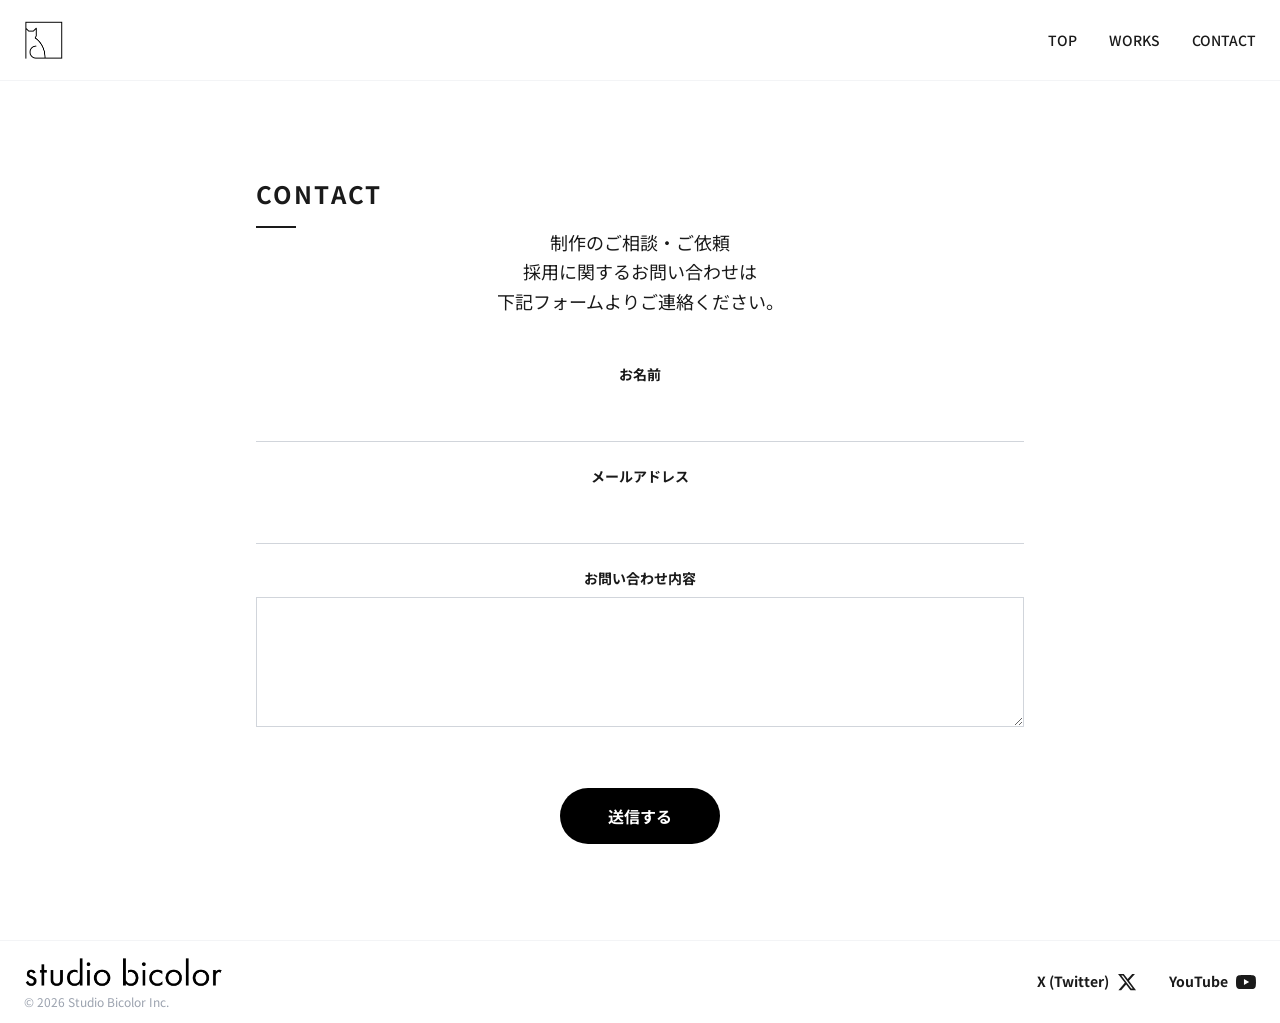
==== contact.html @ 184332a8 "Add files via upload" ====
<!DOCTYPE html>
<html lang="ja">
<head>
    <meta charset="UTF-8">
    <meta name="viewport" content="width=device-width, initial-scale=1.0">
    <title>CONTACT | 株式会社スタジオバイカラー</title>
    <link href="https://fonts.googleapis.com/css2?family=Noto+Sans+JP:wght@300;400;700&display=swap" rel="stylesheet">
    <link rel="stylesheet" href="style.css">
</head>
<body class="antialiased">
    <nav id="main-nav" class="nav-main">
            <div class="nav-container">
                <div class="nav-logo">
                    <img src="images/headerlogo.png" alt="Studio Bicolor ロゴ" style="height:40px; width:auto; display:block;" />
                </div>
                <div class="nav-menu-desktop">
                    <a href="index.html" class="nav-link">TOP</a>
                    <a href="works.html" class="nav-link">WORKS</a>
                    <a href="contact.html" class="nav-link">CONTACT</a>
                </div>
                <!-- Mobile Menu Icon (Placeholder) -->
                <div class="nav-menu-mobile-toggle md:hidden">
                    <button id="menu-toggle" type="button" aria-label="メニューを開く" aria-expanded="false" class="btn-menu-toggle">
                        <svg xmlns="http://www.w3.org/2000/svg" class="h-6 w-6" fill="none" viewBox="0 0 24 24" stroke="currentColor">
                            <path stroke-linecap="round" stroke-linejoin="round" stroke-width="2" d="M4 6h16M4 12h16m-7 6h7" />
                        </svg>
                    </button>
                </div>
            </div>
            <div id="mobile-menu" class="mobile-menu hidden">
                <button id="mobile-menu-backdrop" type="button" aria-label="メニューを閉じる" class="mobile-menu-backdrop"></button>
                <div id="mobile-menu-panel" class="mobile-menu-panel translate-x-full">
                    <div class="mobile-menu-header">
                        <button id="menu-close" type="button" aria-label="メニューを閉じる" class="btn-menu-close">
                            <svg xmlns="http://www.w3.org/2000/svg" class="h-7 w-7" fill="none" viewBox="0 0 24 24" stroke="currentColor">
                                <path stroke-linecap="round" stroke-linejoin="round" stroke-width="2" d="M6 18L18 6M6 6l12 12" />
                            </svg>
                        </button>
                    </div>
                    <div class="mobile-menu-links">
                        <a href="index.html" class="mobile-menu-link">TOP</a>
                        <a href="works.html" class="mobile-menu-link">WORKS</a>
                        <a href="contact.html" class="mobile-menu-link">CONTACT</a>
                    </div>
                    <div class="mobile-menu-label">MENU</div>
                </div>
            </div>
    </nav>
    <main style="padding-top:5rem;">
        <section class="section-contact">
            <div class="section-container section-container-contact">
                <h2 class="section-title section-title-contact">CONTACT</h2>
                <p class="contact-intro">制作のご相談・ご依頼<br>採用に関するお問い合わせは<br>下記フォームよりご連絡ください。</p>
                <form class="contact-form">
                    <div class="contact-form-group">
                        <label class="contact-form-label">お名前</label>
                        <input type="text" class="contact-form-input contact-form-input-text">
                    </div>
                    <div class="contact-form-group">
                        <label class="contact-form-label">メールアドレス</label>
                        <input type="email" class="contact-form-input contact-form-input-text">
                    </div>
                    <div class="contact-form-group">
                        <label class="contact-form-label">お問い合わせ内容</label>
                        <textarea rows="4" class="contact-form-input contact-form-textarea"></textarea>
                    </div>
                    <div class="contact-form-submit">
                        <button type="button" class="btn-contact-submit">送信する</button>
                    </div>
                </form>
            </div>
        </section>
    </main>
    <footer class="footer">
        <div class="footer-container">
            <div class="footer-logo">
                <div class="footer-logo-text"><img src="images/footer_logo.png" alt="Studio Bicolor ロゴ" style="height:40px; width:auto; display:block;" /></div>
                <p class="footer-copyright">&copy; 2026 Studio Bicolor Inc.</p>
            </div>
            <div class="footer-social">
                <a href="#" class="footer-social-link">
                    <span class="footer-social-label">X (Twitter)</span>
                    <svg class="footer-social-icon" fill="currentColor" viewBox="0 0 24 24"><path d="M18.244 2.25h3.308l-7.227 8.26 8.502 11.24H16.17l-5.214-6.817L4.99 21.75H1.68l7.73-8.835L1.254 2.25H8.08l4.713 6.231zm-1.161 17.52h1.833L7.084 4.126H5.117z"/></svg>
                </a>
                <a href="#" class="footer-social-link">
                    <span class="footer-social-label">YouTube</span>
                    <svg class="footer-social-icon" fill="currentColor" viewBox="0 0 24 24"><path d="M23.498 6.186a3.016 3.016 0 0 0-2.122-2.136C19.505 3.545 12 3.545 12 3.545s-7.505 0-9.377.505A3.017 3.017 0 0 0 .502 6.186C0 8.07 0 12 0 12s0 3.93.502 5.814a3.016 3.016 0 0 0 2.122 2.136c1.871.505 9.376.505 9.376.505s7.505 0 9.377-.505a3.015 3.015 0 0 0 2.122-2.136C24 15.93 24 12 24 12s0-3.93-.502-5.814zM9.545 15.568V8.432L15.818 12l-6.273 3.568z"/></svg>
                </a>
            </div>
        </div>
    </footer>
    <!-- JavaScript -->
    <script src="script.js"></script>
</body>
</html>
---- style.css ----
@charset "UTF-8";

section-title-recruit::after {
    content: '';
    position: absolute;
    bottom: 0;
    left: 0;
    width: 40px;
    height: 2px;
    background: #fff;
}
/* WORKS動画エリア専用余白 */
.works-video-area {
    padding-top: 2rem;
    padding-bottom: 2rem;
}

.works-section-label {
    padding-bottom: 16px;
}

*,:after,:before{--tw-border-spacing-x:0;--tw-border-spacing-y:0;--tw-translate-x:0;--tw-translate-y:0;--tw-rotate:0;--tw-skew-x:0;--tw-skew-y:0;--tw-scale-x:1;--tw-scale-y:1;--tw-pan-x: ;--tw-pan-y: ;--tw-pinch-zoom: ;--tw-scroll-snap-strictness:proximity;--tw-gradient-from-position: ;--tw-gradient-via-position: ;--tw-gradient-to-position: ;--tw-ordinal: ;--tw-slashed-zero: ;--tw-numeric-figure: ;--tw-numeric-spacing: ;--tw-numeric-fraction: ;--tw-ring-inset: ;--tw-ring-offset-width:0px;--tw-ring-offset-color:#fff;--tw-ring-color:rgba(59,130,246,.5);--tw-ring-offset-shadow:0 0 #0000;--tw-ring-shadow:0 0 #0000;--tw-shadow:0 0 #0000;--tw-shadow-colored:0 0 #0000;--tw-blur: ;--tw-brightness: ;--tw-contrast: ;--tw-grayscale: ;--tw-hue-rotate: ;--tw-invert: ;--tw-saturate: ;--tw-sepia: ;--tw-drop-shadow: ;--tw-backdrop-blur: ;--tw-backdrop-brightness: ;--tw-backdrop-contrast: ;--tw-backdrop-grayscale: ;--tw-backdrop-hue-rotate: ;--tw-backdrop-invert: ;--tw-backdrop-opacity: ;--tw-backdrop-saturate: ;--tw-backdrop-sepia: ;--tw-contain-size: ;--tw-contain-layout: ;--tw-contain-paint: ;--tw-contain-style: }::backdrop{--tw-border-spacing-x:0;--tw-border-spacing-y:0;--tw-translate-x:0;--tw-translate-y:0;--tw-rotate:0;--tw-skew-x:0;--tw-skew-y:0;--tw-scale-x:1;--tw-scale-y:1;--tw-pan-x: ;--tw-pan-y: ;--tw-pinch-zoom: ;--tw-scroll-snap-strictness:proximity;--tw-gradient-from-position: ;--tw-gradient-via-position: ;--tw-gradient-to-position: ;--tw-ordinal: ;--tw-slashed-zero: ;--tw-numeric-figure: ;--tw-numeric-spacing: ;--tw-numeric-fraction: ;--tw-ring-inset: ;--tw-ring-offset-width:0px;--tw-ring-offset-color:#fff;--tw-ring-color:rgba(59,130,246,.5);--tw-ring-offset-shadow:0 0 #0000;--tw-ring-shadow:0 0 #0000;--tw-shadow:0 0 #0000;--tw-shadow-colored:0 0 #0000;--tw-blur: ;--tw-brightness: ;--tw-contrast: ;--tw-grayscale: ;--tw-hue-rotate: ;--tw-invert: ;--tw-saturate: ;--tw-sepia: ;--tw-drop-shadow: ;--tw-backdrop-blur: ;--tw-backdrop-brightness: ;--tw-backdrop-contrast: ;--tw-backdrop-grayscale: ;--tw-backdrop-hue-rotate: ;--tw-backdrop-invert: ;--tw-backdrop-opacity: ;--tw-backdrop-saturate: ;--tw-backdrop-sepia: ;--tw-contain-size: ;--tw-contain-layout: ;--tw-contain-paint: ;--tw-contain-style: }/*! tailwindcss v3.4.19 | MIT License | https://tailwindcss.com*/*,:after,:before{box-sizing:border-box;border:0 solid #e5e7eb}:after,:before{--tw-content:""}:host,html{line-height:1.5;-webkit-text-size-adjust:100%;-moz-tab-size:4;-o-tab-size:4;tab-size:4;font-family:ui-sans-serif,system-ui,sans-serif,Apple Color Emoji,Segoe UI Emoji,Segoe UI Symbol,Noto Color Emoji;font-feature-settings:normal;font-variation-settings:normal;-webkit-tap-highlight-color:transparent}body{margin:0;line-height:inherit}hr{height:0;color:inherit;border-top-width:1px}abbr:where([title]){-webkit-text-decoration:underline dotted;text-decoration:underline dotted}h1,h2,h3,h4,h5,h6{font-size:inherit;font-weight:inherit}a{color:inherit;text-decoration:inherit}b,strong{font-weight:bolder}code,kbd,pre,samp{font-family:ui-monospace,SFMono-Regular,Menlo,Monaco,Consolas,Liberation Mono,Courier New,monospace;font-feature-settings:normal;font-variation-settings:normal;font-size:1em}small{font-size:80%}sub,sup{font-size:75%;line-height:0;position:relative;vertical-align:baseline}sub{bottom:-.25em}sup{top:-.5em}table{text-indent:0;border-color:inherit;border-collapse:collapse}button,input,optgroup,select,textarea{font-family:inherit;font-feature-settings:inherit;font-variation-settings:inherit;font-size:100%;font-weight:inherit;line-height:inherit;letter-spacing:inherit;color:inherit;margin:0;padding:0}button,select{text-transform:none}button,input:where([type=button]),input:where([type=reset]),input:where([type=submit]){-webkit-appearance:button;background-color:transparent;background-image:none}:-moz-focusring{outline:auto}:-moz-ui-invalid{box-shadow:none}progress{vertical-align:baseline}::-webkit-inner-spin-button,::-webkit-outer-spin-button{height:auto}[type=search]{-webkit-appearance:textfield;outline-offset:-2px}::-webkit-search-decoration{-webkit-appearance:none}::-webkit-file-upload-button{-webkit-appearance:button;font:inherit}summary{display:list-item}blockquote,dd,dl,figure,h1,h2,h3,h4,h5,h6,hr,p,pre{margin:0}fieldset{margin:0}fieldset,legend{padding:0}menu,ol,ul{list-style:none;margin:0;padding:0}dialog{padding:0}textarea{resize:vertical}input::-moz-placeholder,textarea::-moz-placeholder{opacity:1;color:#9ca3af}input::placeholder,textarea::placeholder{opacity:1;color:#9ca3af}[role=button],button{cursor:pointer}:disabled{cursor:default}audio,canvas,embed,iframe,img,object,svg,video{display:block;vertical-align:middle}img,video{max-width:100%;height:auto}[hidden]:where(:not([hidden=until-found])){display:none}.fixed{position:fixed}.absolute{position:absolute}.inset-0{inset:0}.bottom-6{bottom:1.5rem}.left-0{left:0}.left-6{left:1.5rem}.right-0{right:0}.top-0{top:0}.z-50{z-index:50}.z-\[60\]{z-index:60}.mx-auto{margin-left:auto;margin-right:auto}.mb-0{margin-bottom:0}.mb-1{margin-bottom:.25rem}.mb-12{margin-bottom:3rem}.mb-14{margin-bottom:3.5rem}.mb-16{margin-bottom:4rem}.mb-2{margin-bottom:.5rem}.mb-3{margin-bottom:.75rem}.mb-4{margin-bottom:1rem}.mb-6{margin-bottom:1.5rem}.mb-8{margin-bottom:2rem}.ml-1{margin-left:.25rem}.mr-2{margin-right:.5rem}.mt-10{margin-top:2.5rem}.mt-16{margin-top:4rem}.mt-2{margin-top:.5rem}.mt-4{margin-top:1rem}.block{display:block}.inline-block{display:inline-block}.flex{display:flex}.grid{display:grid}.hidden{display:none}.h-10{height:2.5rem}.h-2{height:.5rem}.h-20{height:5rem}.h-5{height:1.25rem}.h-6{height:1.5rem}.h-7{height:1.75rem}.h-full{height:100%}.min-h-\[92vh\]{min-height:92vh}.w-10{width:2.5rem}.w-2{width:.5rem}.w-5{width:1.25rem}.w-6{width:1.5rem}.w-7{width:1.75rem}.w-\[88\%\]{width:88%}.w-fit{width:-moz-fit-content;width:fit-content}.w-full{width:100%}.max-w-3xl{max-width:48rem}.max-w-4xl{max-width:56rem}.max-w-7xl{max-width:80rem}.max-w-sm{max-width:24rem}.translate-x-full{--tw-translate-x:100%}.transform,.translate-x-full{transform:translate(var(--tw-translate-x),var(--tw-translate-y)) rotate(var(--tw-rotate)) skewX(var(--tw-skew-x)) skewY(var(--tw-skew-y)) scaleX(var(--tw-scale-x)) scaleY(var(--tw-scale-y))}.grid-cols-1{grid-template-columns:repeat(1,minmax(0,1fr))}.flex-row{flex-direction:row}.flex-col{flex-direction:column}.items-start{align-items:flex-start}.items-center{align-items:center}.justify-end{justify-content:flex-end}.justify-between{justify-content:space-between}.gap-0{gap:0}.gap-12{gap:3rem}.gap-20{gap:5rem}.gap-6{gap:1.5rem}.gap-8{gap:2rem}.space-x-4>:not([hidden])~:not([hidden]){--tw-space-x-reverse:0;margin-right:calc(1rem*var(--tw-space-x-reverse));margin-left:calc(1rem*(1 - var(--tw-space-x-reverse)))}.space-x-8>:not([hidden])~:not([hidden]){--tw-space-x-reverse:0;margin-right:calc(2rem*var(--tw-space-x-reverse));margin-left:calc(2rem*(1 - var(--tw-space-x-reverse)))}.space-y-2>:not([hidden])~:not([hidden]){--tw-space-y-reverse:0;margin-top:calc(.5rem*(1 - var(--tw-space-y-reverse)));margin-bottom:calc(.5rem*var(--tw-space-y-reverse))}.space-y-6>:not([hidden])~:not([hidden]){--tw-space-y-reverse:0;margin-top:calc(1.5rem*(1 - var(--tw-space-y-reverse)));margin-bottom:calc(1.5rem*var(--tw-space-y-reverse))}.divide-y>:not([hidden])~:not([hidden]){--tw-divide-y-reverse:0;border-top-width:calc(1px*(1 - var(--tw-divide-y-reverse)));border-bottom-width:calc(1px*var(--tw-divide-y-reverse))}.divide-gray-100>:not([hidden])~:not([hidden]){--tw-divide-opacity:1;border-color:rgb(243 244 246/var(--tw-divide-opacity,1))}.divide-gray-200>:not([hidden])~:not([hidden]){--tw-divide-opacity:1;border-color:rgb(229 231 235/var(--tw-divide-opacity,1))}.rounded-full{border-radius:9999px}.border{border-width:1px}.border-b{border-bottom-width:1px}.border-l-4{border-left-width:4px}.border-t{border-top-width:1px}.border-black{--tw-border-opacity:1;border-color:rgb(0 0 0/var(--tw-border-opacity,1))}.border-gray-100{--tw-border-opacity:1;border-color:rgb(243 244 246/var(--tw-border-opacity,1))}.border-gray-300{--tw-border-opacity:1;border-color:rgb(209 213 219/var(--tw-border-opacity,1))}.bg-black{--tw-bg-opacity:1;background-color:rgb(0 0 0/var(--tw-bg-opacity,1))}.bg-black\/35{background-color:rgba(0,0,0,.35)}.bg-gray-50{--tw-bg-opacity:1;background-color:rgb(249 250 251/var(--tw-bg-opacity,1))}.bg-white{--tw-bg-opacity:1;background-color:rgb(255 255 255/var(--tw-bg-opacity,1))}.p-1{padding:.25rem}.p-2{padding:.5rem}.p-4{padding:1rem}.px-12{padding-left:3rem;padding-right:3rem}.px-24{padding-left:6rem;padding-right:6rem}.px-6{padding-left:1.5rem;padding-right:1.5rem}.px-8{padding-left:2rem;padding-right:2rem}.py-12{padding-top:3rem;padding-bottom:3rem}.py-24{padding-top:6rem;padding-bottom:6rem}.py-3{padding-top:.75rem;padding-bottom:.75rem}.py-4{padding-top:1rem;padding-bottom:1rem}.py-5{padding-top:1.25rem;padding-bottom:1.25rem}.py-6{padding-top:1.5rem;padding-bottom:1.5rem}.pb-10{padding-bottom:2.5rem}.pb-28{padding-bottom:7rem}.pl-6{padding-left:1.5rem}.pt-40{padding-top:10rem}.pt-8{padding-top:2rem}.text-left{text-align:left}.text-center{text-align:center}.text-2xl{font-size:1.5rem;line-height:2rem}.text-3xl{font-size:1.875rem;line-height:2.25rem}.text-base{font-size:1rem;line-height:1.5rem}.text-lg{font-size:1.125rem;line-height:1.75rem}.text-sm{font-size:.875rem;line-height:1.25rem}.text-xl{font-size:1.25rem;line-height:1.75rem}.text-xs{font-size:.75rem;line-height:1rem}.font-bold{font-weight:700}.font-light{font-weight:300}.font-medium{font-weight:500}.uppercase{text-transform:uppercase}.leading-relaxed{line-height:1.625}.leading-tight{line-height:1.25}.tracking-\[0\.2em\]{letter-spacing:.2em}.tracking-tighter{letter-spacing:-.05em}.tracking-widest{letter-spacing:.1em}.text-\[\#1e3a8a\]{--tw-text-opacity:1;color:rgb(30 58 138/var(--tw-text-opacity,1))}.text-black{--tw-text-opacity:1;color:rgb(0 0 0/var(--tw-text-opacity,1))}.text-gray-300{--tw-text-opacity:1;color:rgb(209 213 219/var(--tw-text-opacity,1))}.text-gray-400{--tw-text-opacity:1;color:rgb(156 163 175/var(--tw-text-opacity,1))}.text-gray-500{--tw-text-opacity:1;color:rgb(107 114 128/var(--tw-text-opacity,1))}.text-gray-600{--tw-text-opacity:1;color:rgb(75 85 99/var(--tw-text-opacity,1))}.text-white{--tw-text-opacity:1;color:rgb(255 255 255/var(--tw-text-opacity,1))}.antialiased{-webkit-font-smoothing:antialiased;-moz-osx-font-smoothing:grayscale}.opacity-60{opacity:.6}.shadow-2xl{--tw-shadow:0 25px 50px -12px rgba(0,0,0,.25);--tw-shadow-colored:0 25px 50px -12px var(--tw-shadow-color);box-shadow:var(--tw-ring-offset-shadow,0 0 #0000),var(--tw-ring-shadow,0 0 #0000),var(--tw-shadow)}.backdrop-blur-none{--tw-backdrop-blur: ;-webkit-backdrop-filter:var(--tw-backdrop-blur) var(--tw-backdrop-brightness) var(--tw-backdrop-contrast) var(--tw-backdrop-grayscale) var(--tw-backdrop-hue-rotate) var(--tw-backdrop-invert) var(--tw-backdrop-opacity) var(--tw-backdrop-saturate) var(--tw-backdrop-sepia);backdrop-filter:var(--tw-backdrop-blur) var(--tw-backdrop-brightness) var(--tw-backdrop-contrast) var(--tw-backdrop-grayscale) var(--tw-backdrop-hue-rotate) var(--tw-backdrop-invert) var(--tw-backdrop-opacity) var(--tw-backdrop-saturate) var(--tw-backdrop-sepia)}.transition{transition-property:color,background-color,border-color,text-decoration-color,fill,stroke,opacity,box-shadow,transform,filter,-webkit-backdrop-filter;transition-property:color,background-color,border-color,text-decoration-color,fill,stroke,opacity,box-shadow,transform,filter,backdrop-filter;transition-property:color,background-color,border-color,text-decoration-color,fill,stroke,opacity,box-shadow,transform,filter,backdrop-filter,-webkit-backdrop-filter;transition-timing-function:cubic-bezier(.4,0,.2,1);transition-duration:.15s}.transition-transform{transition-property:transform;transition-timing-function:cubic-bezier(.4,0,.2,1);transition-duration:.15s}.duration-300{transition-duration:.3s}.ease-out{transition-timing-function:cubic-bezier(0,0,.2,1)}.hover\:bg-gray-200:hover{--tw-bg-opacity:1;background-color:rgb(229 231 235/var(--tw-bg-opacity,1))}.hover\:bg-gray-800:hover{--tw-bg-opacity:1;background-color:rgb(31 41 55/var(--tw-bg-opacity,1))}.hover\:text-gray-400:hover{--tw-text-opacity:1;color:rgb(156 163 175/var(--tw-text-opacity,1))}.hover\:text-gray-500:hover{--tw-text-opacity:1;color:rgb(107 114 128/var(--tw-text-opacity,1))}.focus\:border-black:focus{--tw-border-opacity:1;border-color:rgb(0 0 0/var(--tw-border-opacity,1))}.focus\:outline-none:focus{outline:2px solid transparent;outline-offset:2px}@media (min-width:640px){.sm\:col-span-2{grid-column:span 2/span 2}.sm\:ml-8{margin-left:2rem}.sm\:mt-0{margin-top:0}.sm\:grid-cols-3{grid-template-columns:repeat(3,minmax(0,1fr))}.sm\:gap-x-6{-moz-column-gap:1.5rem;column-gap:1.5rem}.sm\:text-left{text-align:left}.sm\:text-3xl{font-size:1.875rem;line-height:2.25rem}.sm\:text-4xl{font-size:2.25rem;line-height:2.5rem}.sm\:text-base{font-size:1rem;line-height:1.5rem}.sm\:text-lg{font-size:1.125rem;line-height:1.75rem}.sm\:text-xl{font-size:1.25rem;line-height:1.75rem}}@media (min-width:768px){.md\:col-span-1{grid-column:span 1/span 1}.md\:col-span-2{grid-column:span 2/span 2}.md\:block{display:block}.md\:inline{display:inline}.md\:flex{display:flex}.md\:hidden{display:none}.md\:grid-cols-2{grid-template-columns:repeat(2,minmax(0,1fr))}.md\:grid-cols-3{grid-template-columns:repeat(3,minmax(0,1fr))}.md\:px-12{padding-left:3rem;padding-right:3rem}.md\:text-2xl{font-size:1.5rem;line-height:2rem}.md\:text-4xl{font-size:2.25rem;line-height:2.5rem}.md\:text-6xl{font-size:3.75rem;line-height:1}.md\:text-base{font-size:1rem;line-height:1.5rem}.md\:text-lg{font-size:1.125rem;line-height:1.75rem}.md\:text-xl{font-size:1.25rem;line-height:1.75rem}}@media (min-width:1024px){.lg\:grid-cols-1{grid-template-columns:repeat(1,minmax(0,1fr))}.lg\:grid-cols-4{grid-template-columns:repeat(4,minmax(0,1fr))}.lg\:text-2xl{font-size:1.5rem;line-height:2rem}.lg\:text-7xl{font-size:4.5rem;line-height:1}.lg\:text-xl{font-size:1.25rem;line-height:1.75rem}}

body {
    font-family: 'Noto Sans JP', sans-serif;
    background-color: #ffffff;
    color: #1a1a1a;
    scroll-behavior: smooth;
}
.video-container {
    position: relative;
    padding-bottom: 56.25%; /* 16:9 Aspect Ratio */
    height: 0;
    overflow: hidden;
    background: #000;
    border-radius: 8px;
}
.video-placeholder {
    position: absolute;
    top: 0;
    left: 0;
    width: 100%;
    height: 100%;
    display: flex;
    align-items: center;
    justify-content: center;
    cursor: pointer;
    transition: opacity 0.3s;
    background: linear-gradient(45deg, #222, #444);
}
.video-placeholder:hover {
    opacity: 0.8;
}
.play-button {
    width: 80px;
    height: 80px;
    background: rgba(255, 255, 255, 0.2);
    border: 2px solid #fff;
    border-radius: 50%;
    display: flex;
    align-items: center;
    justify-content: center;
    transition: transform 0.3s ease;
}
.video-placeholder:hover .play-button {
    transform: scale(1.1);
    background: rgba(255, 255, 255, 0.3);
}
.section-title {
    font-size: 1.5rem;
    font-weight: 700;
    color: #1a1a1a;
    letter-spacing: 0.1em;
    position: relative;
    padding-bottom: 1rem;
}
.section-title::after {
    content: '';
    position: absolute;
    bottom: 0;
    left: 0;
    width: 40px;
    height: 2px;
    background: #1a1a1a;
}

.reveal {
    opacity: 0;
    transform: translateY(24px);
    transition: opacity 0.7s ease, transform 0.7s ease;
}

.reveal.is-visible {
    opacity: 1;
    transform: translateY(0);
}

@media (prefers-reduced-motion: reduce) {
    .reveal,
    .reveal.is-visible {
        opacity: 1;
        transform: none;
        transition: none;
    }
}

/* Semantic Navigation Classes */
.nav-main {
    position: fixed;
    width: 100%;
    z-index: 50;
    background-color: white;
    backdrop-filter: none;
    border-bottom: 1px solid rgb(243 244 246);
}

.nav-container {
    max-width: 80rem;
    margin-left: auto;
    margin-right: auto;
    padding-left: 1.5rem;
    padding-right: 1.5rem;
    height: 5rem;
    display: flex;
    align-items: center;
    justify-content: space-between;
}

.nav-logo {
    font-size: 1.25rem;
    font-weight: 700;
    letter-spacing: -0.05em;
}

.nav-menu-desktop {
    display: none;
    gap: 2rem;
    font-size: 0.875rem;
    font-weight: 500;
}

.nav-menu-mobile-toggle {
    display: block;
}

.nav-link {
    transition: color 0.15s ease;
}

.nav-link:hover {
    color: rgb(107 114 128);
}

@media (min-width: 768px) {
    .nav-menu-desktop {
        display: flex;
    }
    .nav-menu-mobile-toggle {
        display: none;
    }
}

.btn-menu-toggle {
    padding: 0.25rem;
}

/* Mobile Menu */
.mobile-menu {
    position: fixed;
    inset: 0;
    z-index: 60;
}

.mobile-menu.hidden {
    display: none;
}

.mobile-menu-backdrop {
    position: absolute;
    inset: 0;
    background-color: rgba(0, 0, 0, 0.35);
}

.mobile-menu-panel {
    position: absolute;
    top: 0;
    right: 0;
    height: 100%;
    width: 88%;
    max-width: 24rem;
    background-color: white;
    padding-left: 2rem;
    padding-right: 2rem;
    padding-top: 2rem;
    padding-bottom: 2.5rem;
    box-shadow: 0 25px 50px -12px rgba(0, 0, 0, 0.25);
    transform: translateX(100%);
    transition: transform 0.3s ease-out;
    z-index: 70;
}

.mobile-menu-panel:not(.translate-x-full) {
    transform: translateX(0);
}

.mobile-menu-header {
    display: flex;
    justify-content: flex-end;
    margin-bottom: 2rem;
}

.btn-menu-close {
    padding: 0.5rem;
}

.mobile-menu-links {
    display: flex;
    flex-direction: column;
    font-size: 1.25rem;
    font-weight: 700;
    border-top: 1px solid rgb(229 231 235);
    border-bottom: 1px solid rgb(229 231 235);
}

.mobile-menu-link {
    padding-top: 1rem;
    padding-bottom: 1rem;
    transition: color 0.15s ease;
}

.mobile-menu-link:hover {
    color: rgb(107 114 128);
}

.mobile-menu-label {
    margin-top: 2.5rem;
    font-size: 0.75rem;
    color: rgb(156 163 175);
}

/* Hero Section */
.hero-section {
    padding-top: 10rem;
    padding-bottom: 7rem;
    padding-left: 1.5rem;
    padding-right: 1.5rem;
    min-height: 92vh;
    display: flex;
    align-items: center;
}

.hero-container {
    max-width: 80rem;
    margin-left: auto;
    margin-right: auto;
}

.hero-title {
    font-size: 1.875rem;
    font-weight: 700;
    margin-bottom: 2rem;
    line-height: 1.25;
    text-align: center;
}

@media (min-width: 640px) {
    .hero-title {
        font-size: 2.25rem;
    }
}

@media (min-width: 768px) {
    .hero-title {
        font-size: 3.75rem;
    }
}

@media (min-width: 1024px) {
    .hero-title {
        font-size: 4.5rem;
    }
}

.hero-highlight {
    color: rgb(30 58 138);
}

.hero-description {
    display: flex;
    flex-direction: column;
    gap: 0.5rem;
    font-size: 1.125rem;
    color: rgb(75 85 99);
    font-weight: 300;
    padding: 30px 20px 20px 20px;


}

/* Section Base Styles */
.section-works {
    padding-top: 6rem;
    padding-bottom: 6rem;
    padding-left: 1.5rem;
    padding-right: 1.5rem;
    background-color: white;
}

.section-about {
    padding-top: 6rem;
    padding-bottom: 6rem;
    padding-left: 1.5rem;
    padding-right: 1.5rem;
    background-color: rgb(249 250 251);
    margin-bottom: 4rem;
}

.section-service {
    padding-top: 6rem;
    padding-bottom: 6rem;
    padding-left: 1.5rem;
    padding-right: 1.5rem;
    background-color: white;
}

.section-recruit {
    padding-top: 6rem;
    padding-bottom: 6rem;
    padding-left: 1.5rem;
    padding-right: 1.5rem;
    background-color: black;
    color: white;
}

.section-contact {
    padding-top: 6rem;
    padding-bottom: 6rem;
    padding-left: 1.5rem;
    padding-right: 1.5rem;
    background-color: white;
}

.section-container {
    max-width: 80rem;
    margin-left: auto;
    margin-right: auto;
}

.section-container-contact {
    max-width: 48rem;
}

/* Works Section */
.works-description {
    font-size: 1rem;
    font-weight: 300;
    line-height: 1.625;
}

@media (min-width: 640px) {
    .works-description {
        font-size: 1.125rem;
    }
}

@media (min-width: 768px) {
    .works-description {
        font-size: 1.25rem;
    }
}

@media (min-width: 1024px) {
    .works-description {
        font-size: 1.5rem;
    }
}

.works-text-center {
    max-width: 56rem;
    margin-left: auto;
    margin-right: auto;
    text-align: center;
    margin-top: 4rem;
}

.works-projects-grid {
    display: grid;
    grid-template-columns: repeat(1, minmax(0, 1fr));
    gap: 2rem;
    margin-top: 4rem;
}

@media (min-width: 768px) {
    .works-projects-grid {
        grid-template-columns: repeat(2, minmax(0, 1fr));
    }
}

.works-project-card {
    border-left: 4px solid black;
    padding-left: 1.5rem;
    padding-right: 1.5rem;
    padding-bottom: 1rem;
    background-color: rgb(249 250 251);
    display: flex;
    flex-direction: column;
    justify-content: center;
    min-height: 180px;
    position: relative;
}

.works-project-label {
    font-size: 0.75rem;
    color: rgb(156 163 175);
    display: block;
    margin-bottom: 2rem;
    margin-top: 2rem;
}

.works-project-title {
    font-size: 1.25rem;
    font-weight: 700;
}

.works-project-desc {
    color: rgb(107 114 128);
    margin-top: 0.5rem;
    margin-bottom: 0.5rem;
    flex: 1;
    display: flex;
    align-items: center;
}

/* About Section */
.section-header {
    margin-bottom: 4rem;
}

.section-header-label {
    font-size: 1.5rem;
    font-weight: 700;
    color: #1a1a1a;
    letter-spacing: 0.1em;
    text-transform: uppercase;
    margin-bottom: 0.75rem;
    display: block;
    position: relative;
    padding-bottom: 1rem;
}

.section-header-label::after {
    content: '';
    position: absolute;
    bottom: 0;
    left: 0;
    width: 40px;
    height: 2px;
    background: #1a1a1a;
}

.section-title-large {
    font-size: 1.5rem;
    font-weight: 700;
    text-align: center;
}

@media (min-width: 640px) {
    .section-title-large {
        font-size: 1.875rem;
    }
}

@media (min-width: 768px) {
    .section-title-large {
        font-size: 2.25rem;
    }
}

.about-grid {
    display: grid;
    grid-template-columns: 1fr;
    gap: 3rem;
    align-items: start;
}

@media (min-width: 768px) {
    .about-grid {
        grid-template-columns: repeat(3, minmax(0, 1fr));
    }
}

.about-logo-area {
    text-align: center;
}

.about-logo-text {
    font-size: 1.875rem;
    font-weight: 700;
    letter-spacing: -0.05em;
}

.about-logo-subtitle {
    margin-top: 1rem;
    color: rgb(156 163 175);
    text-transform: uppercase;
    letter-spacing: 0.1em;
    font-size: 0.75rem;
}

.about-content {
    text-align: center;
}

@media (min-width: 768px) {
    .about-content {
        grid-column: span 2 / span 2;
    }
}

@media (min-width: 640px) {
    .about-content {
        text-align: left;
    }
}

.about-definition-list {
    border-top: 1px solid rgb(243 244 246);
    border-bottom: 1px solid rgb(243 244 246);
}


.about-list {
    margin-top: 2.5rem;
}
.about-list dl {
    display: grid;
    grid-template-columns: 1fr;
    gap: 0;
}
@media (min-width: 640px) {
    .about-list dl {
        grid-template-columns: 1fr 1fr;
        gap: 0 2.5rem;
    }
}
.about-list-item {
    display: flex;
    flex-direction: column;
    padding: 1.2rem 0;
    border-bottom: 1px solid #e5e7eb;
}
@media (min-width: 640px) {
    .about-list-item {
        flex-direction: row;
        align-items: flex-start;
        padding: 1.2rem 0;
    }
}
.about-list-item-last {
    border-bottom: none;
}
.about-list-label {
    min-width: 80px;
    font-weight: 700;
    color: #6b7280;
    margin-right: 2rem;
    font-size: 1rem;
    flex-shrink: 0;
    line-height: 2;
}
.about-list-value {
    color: #222;
    font-size: 1rem;
    margin-top: 0.2em;
    margin-left: 0;
    line-height: 2;
}
@media (min-width: 640px) {
    .about-list-value {
        margin-top: 0;
        margin-left: 0;
    }
}

.about-list-item-last {
    border-bottom: none;
}

.about-list-label {
    font-weight: 700;
    color: rgb(107 114 128);
}

.about-list-value {
    margin-top: 1rem;
    margin-left: 0;
}

@media (min-width: 640px) {
    .about-list-value {
        grid-column: span 2 / span 2;
        margin-top: 0;
        margin-left: 2rem;
    }
}

/* Service Section */
.service-grid {
    display: grid;
    grid-template-columns: repeat(1, minmax(0, 1fr));
    gap: 3rem;
}

@media (min-width: 768px) {
    .service-grid {
        grid-template-columns: repeat(2, minmax(0, 1fr));
    }
}

@media (min-width: 1024px) {
    .service-grid {
        grid-template-columns: repeat(4, minmax(0, 1fr));
    }
}

.service-card {
    text-align: center;
}

.service-card-title {
    font-size: 1.125rem;
    font-weight: 700;
    margin-bottom: 1rem;
}

.service-card-desc {
    font-size: 0.875rem;
    color: rgb(75 85 99);
    line-height: 1.625;
}

/* Recruit Section */
.section-title-recruit {
    color: white;
    border-color: white !important;
    position: relative !important;
}

.recruit-positions {
    margin-bottom: 3.5rem;
    width: fit-content;
    margin-left: auto;
    margin-right: auto;
}

.recruit-positions-title {
    font-size: 1.125rem;
    font-weight: 700;
    margin-bottom: 1.5rem;
    text-align: center;
}

@media (min-width: 640px) {
    .recruit-positions-title {
        font-size: 1.25rem;
    }
}

@media (min-width: 768px) {
    .recruit-positions-title {
        font-size: 1.5rem;
    }
}

.recruit-positions-list {
    display: flex;
    align-items: center;
    gap: 2rem;
}

.recruit-position-item {
    display: flex;
    align-items: center;
    gap: 1rem;
}

.recruit-position-dot {
    width: 0.5rem;
    height: 0.5rem;
    background-color: white;
    border-radius: 50%;
}

.recruit-position-label {
    font-size: 0.875rem;
    font-weight: normal;
}

@media (min-width: 640px) {
    .recruit-position-label {
        font-size: 1rem;
    }
}

@media (min-width: 768px) {
    .recruit-position-label {
        font-size: 1.125rem;
    }
}

@media (min-width: 1024px) {
    .recruit-position-label {
        font-size: 1.25rem;
    }
}

.recruit-content {
    display: grid;
    grid-template-columns: 1fr;
    gap: 5rem;
}

.recruit-content-inner {
    text-align: center;
}

.recruit-section {
    margin-bottom: 3rem;
}

.recruit-section-title {
    font-size: 0.875rem;
    font-weight: 700;
    color: rgb(156 163 175);
    margin-bottom: 1rem;
    text-transform: uppercase;
}

@media (min-width: 768px) {
    .recruit-section-title {
        font-size: 1rem;
    }
}

.recruit-section-text {
    font-size: 0.875rem;
    color: rgb(209 213 219);
    line-height: 1.625;
}

@media (min-width: 768px) {
    .recruit-section-text {
        font-size: 1rem;
    }
}

.recruit-section-list {
    color: rgb(209 213 219);
    gap: 0.5rem;
    display: flex;
    flex-direction: column;
    text-align: center;
}

.recruit-cta-area {
    display: flex;
    flex-direction: column;
    gap: 1.5rem;
    text-align: center;
    align-items: center;
}

.recruit-cta-text {
    display: block;
}

.recruit-cta-title {
    font-size: 1.125rem;
    font-weight: 700;
    margin-bottom: 0.5rem;
}

.recruit-cta-desc {
    color: rgb(156 163 175);
    font-size: 1rem;
}

.btn-recruit-cta {
    display: inline-block;
    background-color: white;
    color: black;
    padding-left: 6rem;
    padding-right: 6rem;
    padding-top: 1.25rem;
    padding-bottom: 1.25rem;
    border-radius: 9999px;
    font-weight: 700;
    transition: background-color 0.15s ease;
    font-size: 1.25rem;
    text-decoration: none;
}

.btn-recruit-cta:hover {
    background-color: rgb(229 231 235);
}

.section-title-contact {
    position: relative;
    padding-bottom: 1rem;
    display: inline-block;
}

.section-title-contact::after {
    content: '';
    position: absolute;
    bottom: 0;
    left: 0;
    width: 40px;
    height: 2px;
    background: #1a1a1a;
}

/* Contact Section */
.contact-intro {
    font-size: 1.125rem;
    margin-bottom: 3rem;
    line-height: 1.625;
    text-align: center;
}

.contact-form {
    text-align: left;
    display: flex;
    flex-direction: column;
    gap: 1.5rem;
}

.contact-form-group {
    display: block;
}

.contact-form-label {
    font-size: 0.875rem;
    font-weight: 700;
    margin-bottom: 0.5rem;
    display: block;
    text-align: center;
}

.contact-form-input {
    width: 100%;
    padding-top: 0.75rem;
    padding-bottom: 0.75rem;
    transition: border-color 0.15s ease;
    outline: none;
}

.contact-form-input-text {
    border-bottom: 1px solid rgb(209 213 219);
}

.contact-form-input-text:focus {
    border-bottom-color: black;
}

.contact-form-textarea {
    border: 1px solid rgb(209 213 219);
    padding: 1rem;
}

.contact-form-textarea:focus {
    border-color: black;
}

.contact-form-submit {
    text-align: center;
    padding-top: 2rem;
}

.btn-contact-submit {
    background-color: black;
    color: white;
    padding-left: 3rem;
    padding-right: 3rem;
    padding-top: 1rem;
    padding-bottom: 1rem;
    border-radius: 9999px;
    font-weight: 700;
    transition: background-color 0.15s ease;
    border: none;
    cursor: pointer;
}

.btn-contact-submit:hover {
    background-color: rgb(31 41 55);
}

/* Footer */
.footer {
    padding-top: 12px;
    padding-bottom: 12px;
    padding-left: 1.5rem;
    padding-right: 1.5rem;
    border-top: 1px solid rgb(243 244 246);
    background: #fff;
    position: relative;
    z-index: 1;
}

.footer-container {
    max-width: 80rem;
    margin-left: auto;
    margin-right: auto;
    display: flex;
    flex-direction: row;
    justify-content: space-between;
    align-items: center;
    gap: 1.5rem;
}

.footer-logo {
    margin-bottom: 0;
}

.footer-logo-text {
    font-size: 1.125rem;
    font-weight: 700;
    letter-spacing: -0.05em;
}

.footer-copyright {
    font-size: 0.75rem;
    color: rgb(156 163 175);
    margin-top: 0;
}

.footer-social {
    display: flex;
    gap: 2rem;
}

.footer-social-link {
    font-size: 0.875rem;
    font-weight: 700;
    transition: color 0.15s ease;
    display: flex;
    align-items: center;
    text-decoration: none;
    color: inherit;
}

.footer-social-link:hover {
    color: rgb(156 163 175);
}

.footer-social-label {
    margin-right: 0.5rem;
    display: none;
}

@media (min-width: 768px) {
    .footer-social-label {
        display: inline;
    }
}

.footer-social-icon {
    width: 1.25rem;
    height: 1.25rem;
}
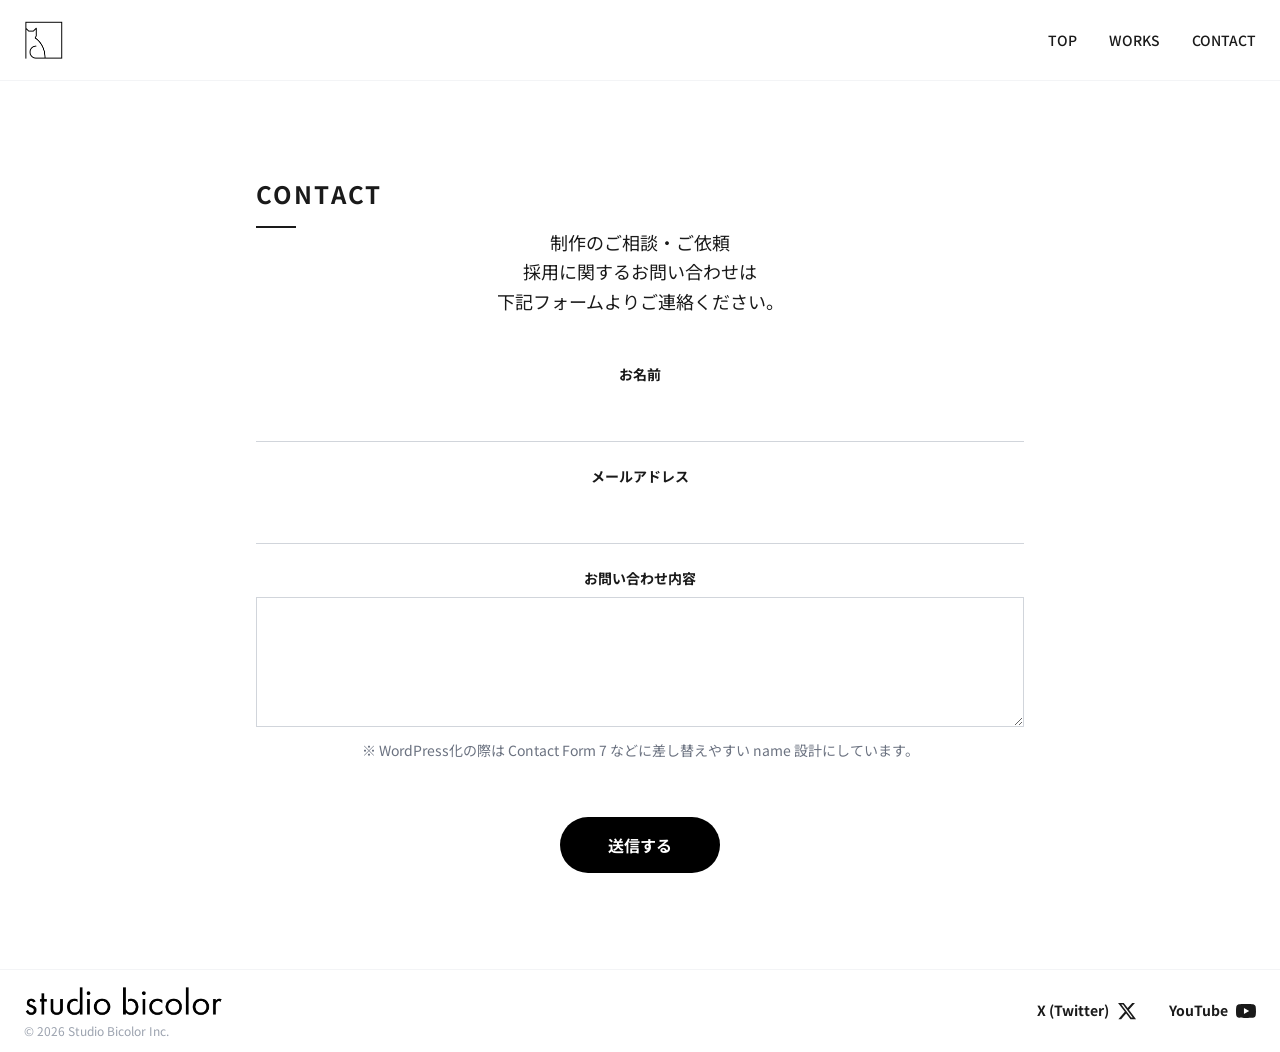
==== commit 4d64d2a7: "Add files via upload" ====
--- a/contact.html
+++ b/contact.html
@@ -1,95 +1,100 @@
-<!DOCTYPE html>
-<html lang="ja">
-<head>
-    <meta charset="UTF-8">
-    <meta name="viewport" content="width=device-width, initial-scale=1.0">
-    <title>CONTACT | 株式会社スタジオバイカラー</title>
-    <link href="https://fonts.googleapis.com/css2?family=Noto+Sans+JP:wght@300;400;700&display=swap" rel="stylesheet">
-    <link rel="stylesheet" href="style.css">
-</head>
-<body class="antialiased">
-    <nav id="main-nav" class="nav-main">
-            <div class="nav-container">
-                <div class="nav-logo">
-                    <img src="images/headerlogo.png" alt="Studio Bicolor ロゴ" style="height:40px; width:auto; display:block;" />
-                </div>
-                <div class="nav-menu-desktop">
-                    <a href="index.html" class="nav-link">TOP</a>
-                    <a href="works.html" class="nav-link">WORKS</a>
-                    <a href="contact.html" class="nav-link">CONTACT</a>
-                </div>
-                <!-- Mobile Menu Icon (Placeholder) -->
-                <div class="nav-menu-mobile-toggle md:hidden">
-                    <button id="menu-toggle" type="button" aria-label="メニューを開く" aria-expanded="false" class="btn-menu-toggle">
-                        <svg xmlns="http://www.w3.org/2000/svg" class="h-6 w-6" fill="none" viewBox="0 0 24 24" stroke="currentColor">
-                            <path stroke-linecap="round" stroke-linejoin="round" stroke-width="2" d="M4 6h16M4 12h16m-7 6h7" />
-                        </svg>
-                    </button>
-                </div>
-            </div>
-            <div id="mobile-menu" class="mobile-menu hidden">
-                <button id="mobile-menu-backdrop" type="button" aria-label="メニューを閉じる" class="mobile-menu-backdrop"></button>
-                <div id="mobile-menu-panel" class="mobile-menu-panel translate-x-full">
-                    <div class="mobile-menu-header">
-                        <button id="menu-close" type="button" aria-label="メニューを閉じる" class="btn-menu-close">
-                            <svg xmlns="http://www.w3.org/2000/svg" class="h-7 w-7" fill="none" viewBox="0 0 24 24" stroke="currentColor">
-                                <path stroke-linecap="round" stroke-linejoin="round" stroke-width="2" d="M6 18L18 6M6 6l12 12" />
-                            </svg>
-                        </button>
-                    </div>
-                    <div class="mobile-menu-links">
-                        <a href="index.html" class="mobile-menu-link">TOP</a>
-                        <a href="works.html" class="mobile-menu-link">WORKS</a>
-                        <a href="contact.html" class="mobile-menu-link">CONTACT</a>
-                    </div>
-                    <div class="mobile-menu-label">MENU</div>
-                </div>
-            </div>
-    </nav>
-    <main style="padding-top:5rem;">
-        <section class="section-contact">
-            <div class="section-container section-container-contact">
-                <h2 class="section-title section-title-contact">CONTACT</h2>
-                <p class="contact-intro">制作のご相談・ご依頼<br>採用に関するお問い合わせは<br>下記フォームよりご連絡ください。</p>
-                <form class="contact-form">
-                    <div class="contact-form-group">
-                        <label class="contact-form-label">お名前</label>
-                        <input type="text" class="contact-form-input contact-form-input-text">
-                    </div>
-                    <div class="contact-form-group">
-                        <label class="contact-form-label">メールアドレス</label>
-                        <input type="email" class="contact-form-input contact-form-input-text">
-                    </div>
-                    <div class="contact-form-group">
-                        <label class="contact-form-label">お問い合わせ内容</label>
-                        <textarea rows="4" class="contact-form-input contact-form-textarea"></textarea>
-                    </div>
-                    <div class="contact-form-submit">
-                        <button type="button" class="btn-contact-submit">送信する</button>
-                    </div>
-                </form>
-            </div>
-        </section>
-    </main>
-    <footer class="footer">
-        <div class="footer-container">
-            <div class="footer-logo">
-                <div class="footer-logo-text"><img src="images/footer_logo.png" alt="Studio Bicolor ロゴ" style="height:40px; width:auto; display:block;" /></div>
-                <p class="footer-copyright">&copy; 2026 Studio Bicolor Inc.</p>
-            </div>
-            <div class="footer-social">
-                <a href="#" class="footer-social-link">
-                    <span class="footer-social-label">X (Twitter)</span>
-                    <svg class="footer-social-icon" fill="currentColor" viewBox="0 0 24 24"><path d="M18.244 2.25h3.308l-7.227 8.26 8.502 11.24H16.17l-5.214-6.817L4.99 21.75H1.68l7.73-8.835L1.254 2.25H8.08l4.713 6.231zm-1.161 17.52h1.833L7.084 4.126H5.117z"/></svg>
-                </a>
-                <a href="#" class="footer-social-link">
-                    <span class="footer-social-label">YouTube</span>
-                    <svg class="footer-social-icon" fill="currentColor" viewBox="0 0 24 24"><path d="M23.498 6.186a3.016 3.016 0 0 0-2.122-2.136C19.505 3.545 12 3.545 12 3.545s-7.505 0-9.377.505A3.017 3.017 0 0 0 .502 6.186C0 8.07 0 12 0 12s0 3.93.502 5.814a3.016 3.016 0 0 0 2.122 2.136c1.871.505 9.376.505 9.376.505s7.505 0 9.377-.505a3.015 3.015 0 0 0 2.122-2.136C24 15.93 24 12 24 12s0-3.93-.502-5.814zM9.545 15.568V8.432L15.818 12l-6.273 3.568z"/></svg>
-                </a>
-            </div>
-        </div>
-    </footer>
-    <!-- JavaScript -->
-    <script src="script.js"></script>
-</body>
-</html>
+<!DOCTYPE html>
+<html lang="ja">
+<head>
+    <meta charset="UTF-8">
+    <meta name="viewport" content="width=device-width, initial-scale=1.0">
+    <title>CONTACT | 株式会社スタジオバイカラー</title>
+    <link href="https://fonts.googleapis.com/css2?family=Noto+Sans+JP:wght@300;400;700&display=swap" rel="stylesheet">
+    <link rel="stylesheet" href="style.css">
+</head>
+<body class="antialiased page-contact">
+    <nav id="main-nav" class="nav-main">
+            <div class="nav-container">
+                <div class="nav-logo">
+                    <img src="images/headerlogo.png" alt="Studio Bicolor ロゴ" class="site-logo-image" />
+                </div>
+                <div class="nav-menu-desktop">
+                    <a href="index.html" class="nav-link">TOP</a>
+                    <a href="works.html" class="nav-link">WORKS</a>
+                    <a href="contact.html" class="nav-link" aria-current="page">CONTACT</a>
+                </div>
+                <!-- Mobile Menu Icon (Placeholder) -->
+                <div class="nav-menu-mobile-toggle md:hidden">
+                    <button id="menu-toggle" type="button" aria-label="メニューを開く" aria-expanded="false" class="btn-menu-toggle">
+                        <svg xmlns="http://www.w3.org/2000/svg" class="h-6 w-6" fill="none" viewBox="0 0 24 24" stroke="currentColor">
+                            <path stroke-linecap="round" stroke-linejoin="round" stroke-width="2" d="M4 6h16M4 12h16m-7 6h7" />
+                        </svg>
+                    </button>
+                </div>
+            </div>
+            <div id="mobile-menu" class="mobile-menu hidden">
+                <button id="mobile-menu-backdrop" type="button" aria-label="メニューを閉じる" class="mobile-menu-backdrop"></button>
+                <div id="mobile-menu-panel" class="mobile-menu-panel translate-x-full">
+                    <div class="mobile-menu-header">
+                        <button id="menu-close" type="button" aria-label="メニューを閉じる" class="btn-menu-close">
+                            <svg xmlns="http://www.w3.org/2000/svg" class="h-7 w-7" fill="none" viewBox="0 0 24 24" stroke="currentColor">
+                                <path stroke-linecap="round" stroke-linejoin="round" stroke-width="2" d="M6 18L18 6M6 6l12 12" />
+                            </svg>
+                        </button>
+                    </div>
+                    <div class="mobile-menu-links">
+                        <a href="index.html" class="mobile-menu-link">TOP</a>
+                        <a href="works.html" class="mobile-menu-link">WORKS</a>
+                        <a href="contact.html" class="mobile-menu-link" aria-current="page">CONTACT</a>
+                    </div>
+                    <div class="mobile-menu-label">MENU</div>
+                </div>
+            </div>
+    </nav>
+    <main class="page-main">
+        <section class="section-contact">
+            <div class="section-container section-container-contact">
+                <h2 class="section-title section-title-contact">CONTACT</h2>
+                <p class="contact-intro">制作のご相談・ご依頼<br>採用に関するお問い合わせは<br>下記フォームよりご連絡ください。</p>
+                <form class="contact-form" action="#" method="post" novalidate>
+                    <div class="contact-form-group">
+                        <label class="contact-form-label" for="contact-name">お名前</label>
+                        <input id="contact-name" name="your-name" type="text" class="contact-form-input contact-form-input-text" autocomplete="name" required>
+                    </div>
+                    <div class="contact-form-group">
+                        <label class="contact-form-label" for="contact-email">メールアドレス</label>
+                        <input id="contact-email" name="your-email" type="email" class="contact-form-input contact-form-input-text" autocomplete="email" inputmode="email" required>
+                    </div>
+                    <div class="contact-form-group">
+                        <label class="contact-form-label" for="contact-message">お問い合わせ内容</label>
+                        <textarea id="contact-message" name="your-message" rows="4" class="contact-form-input contact-form-textarea" required></textarea>
+                    </div>
+                    <div class="sr-only" aria-hidden="true">
+                        <label for="company-url">会社URL</label>
+                        <input id="company-url" name="company-url" type="text" tabindex="-1" autocomplete="off">
+                    </div>
+                    <p class="contact-form-note">※ WordPress化の際は Contact Form 7 などに差し替えやすい name 設計にしています。</p>
+                    <div class="contact-form-submit">
+                        <button type="submit" class="btn-contact-submit">送信する</button>
+                    </div>
+                </form>
+            </div>
+        </section>
+    </main>
+    <footer class="footer">
+        <div class="footer-container">
+            <div class="footer-logo">
+                <div class="footer-logo-text"><img src="images/footer_logo.png" alt="Studio Bicolor ロゴ" class="site-logo-image" /></div>
+                <p class="footer-copyright">&copy; 2026 Studio Bicolor Inc.</p>
+            </div>
+            <div class="footer-social">
+                <a href="#" class="footer-social-link">
+                    <span class="footer-social-label">X (Twitter)</span>
+                    <svg class="footer-social-icon" fill="currentColor" viewBox="0 0 24 24"><path d="M18.244 2.25h3.308l-7.227 8.26 8.502 11.24H16.17l-5.214-6.817L4.99 21.75H1.68l7.73-8.835L1.254 2.25H8.08l4.713 6.231zm-1.161 17.52h1.833L7.084 4.126H5.117z"/></svg>
+                </a>
+                <a href="#" class="footer-social-link">
+                    <span class="footer-social-label">YouTube</span>
+                    <svg class="footer-social-icon" fill="currentColor" viewBox="0 0 24 24"><path d="M23.498 6.186a3.016 3.016 0 0 0-2.122-2.136C19.505 3.545 12 3.545 12 3.545s-7.505 0-9.377.505A3.017 3.017 0 0 0 .502 6.186C0 8.07 0 12 0 12s0 3.93.502 5.814a3.016 3.016 0 0 0 2.122 2.136c1.871.505 9.376.505 9.376.505s7.505 0 9.377-.505a3.015 3.015 0 0 0 2.122-2.136C24 15.93 24 12 24 12s0-3.93-.502-5.814zM9.545 15.568V8.432L15.818 12l-6.273 3.568z"/></svg>
+                </a>
+            </div>
+        </div>
+    </footer>
+    <!-- JavaScript -->
+    <script src="script.js"></script>
+</body>
+</html>
--- a/style.css
+++ b/style.css
@@ -1,971 +1,1083 @@
-@charset "UTF-8";
-
-section-title-recruit::after {
-    content: '';
-    position: absolute;
-    bottom: 0;
-    left: 0;
-    width: 40px;
-    height: 2px;
-    background: #fff;
-}
-/* WORKS動画エリア専用余白 */
-.works-video-area {
-    padding-top: 2rem;
-    padding-bottom: 2rem;
-}
-
-.works-section-label {
-    padding-bottom: 16px;
-}
-
-*,:after,:before{--tw-border-spacing-x:0;--tw-border-spacing-y:0;--tw-translate-x:0;--tw-translate-y:0;--tw-rotate:0;--tw-skew-x:0;--tw-skew-y:0;--tw-scale-x:1;--tw-scale-y:1;--tw-pan-x: ;--tw-pan-y: ;--tw-pinch-zoom: ;--tw-scroll-snap-strictness:proximity;--tw-gradient-from-position: ;--tw-gradient-via-position: ;--tw-gradient-to-position: ;--tw-ordinal: ;--tw-slashed-zero: ;--tw-numeric-figure: ;--tw-numeric-spacing: ;--tw-numeric-fraction: ;--tw-ring-inset: ;--tw-ring-offset-width:0px;--tw-ring-offset-color:#fff;--tw-ring-color:rgba(59,130,246,.5);--tw-ring-offset-shadow:0 0 #0000;--tw-ring-shadow:0 0 #0000;--tw-shadow:0 0 #0000;--tw-shadow-colored:0 0 #0000;--tw-blur: ;--tw-brightness: ;--tw-contrast: ;--tw-grayscale: ;--tw-hue-rotate: ;--tw-invert: ;--tw-saturate: ;--tw-sepia: ;--tw-drop-shadow: ;--tw-backdrop-blur: ;--tw-backdrop-brightness: ;--tw-backdrop-contrast: ;--tw-backdrop-grayscale: ;--tw-backdrop-hue-rotate: ;--tw-backdrop-invert: ;--tw-backdrop-opacity: ;--tw-backdrop-saturate: ;--tw-backdrop-sepia: ;--tw-contain-size: ;--tw-contain-layout: ;--tw-contain-paint: ;--tw-contain-style: }::backdrop{--tw-border-spacing-x:0;--tw-border-spacing-y:0;--tw-translate-x:0;--tw-translate-y:0;--tw-rotate:0;--tw-skew-x:0;--tw-skew-y:0;--tw-scale-x:1;--tw-scale-y:1;--tw-pan-x: ;--tw-pan-y: ;--tw-pinch-zoom: ;--tw-scroll-snap-strictness:proximity;--tw-gradient-from-position: ;--tw-gradient-via-position: ;--tw-gradient-to-position: ;--tw-ordinal: ;--tw-slashed-zero: ;--tw-numeric-figure: ;--tw-numeric-spacing: ;--tw-numeric-fraction: ;--tw-ring-inset: ;--tw-ring-offset-width:0px;--tw-ring-offset-color:#fff;--tw-ring-color:rgba(59,130,246,.5);--tw-ring-offset-shadow:0 0 #0000;--tw-ring-shadow:0 0 #0000;--tw-shadow:0 0 #0000;--tw-shadow-colored:0 0 #0000;--tw-blur: ;--tw-brightness: ;--tw-contrast: ;--tw-grayscale: ;--tw-hue-rotate: ;--tw-invert: ;--tw-saturate: ;--tw-sepia: ;--tw-drop-shadow: ;--tw-backdrop-blur: ;--tw-backdrop-brightness: ;--tw-backdrop-contrast: ;--tw-backdrop-grayscale: ;--tw-backdrop-hue-rotate: ;--tw-backdrop-invert: ;--tw-backdrop-opacity: ;--tw-backdrop-saturate: ;--tw-backdrop-sepia: ;--tw-contain-size: ;--tw-contain-layout: ;--tw-contain-paint: ;--tw-contain-style: }/*! tailwindcss v3.4.19 | MIT License | https://tailwindcss.com*/*,:after,:before{box-sizing:border-box;border:0 solid #e5e7eb}:after,:before{--tw-content:""}:host,html{line-height:1.5;-webkit-text-size-adjust:100%;-moz-tab-size:4;-o-tab-size:4;tab-size:4;font-family:ui-sans-serif,system-ui,sans-serif,Apple Color Emoji,Segoe UI Emoji,Segoe UI Symbol,Noto Color Emoji;font-feature-settings:normal;font-variation-settings:normal;-webkit-tap-highlight-color:transparent}body{margin:0;line-height:inherit}hr{height:0;color:inherit;border-top-width:1px}abbr:where([title]){-webkit-text-decoration:underline dotted;text-decoration:underline dotted}h1,h2,h3,h4,h5,h6{font-size:inherit;font-weight:inherit}a{color:inherit;text-decoration:inherit}b,strong{font-weight:bolder}code,kbd,pre,samp{font-family:ui-monospace,SFMono-Regular,Menlo,Monaco,Consolas,Liberation Mono,Courier New,monospace;font-feature-settings:normal;font-variation-settings:normal;font-size:1em}small{font-size:80%}sub,sup{font-size:75%;line-height:0;position:relative;vertical-align:baseline}sub{bottom:-.25em}sup{top:-.5em}table{text-indent:0;border-color:inherit;border-collapse:collapse}button,input,optgroup,select,textarea{font-family:inherit;font-feature-settings:inherit;font-variation-settings:inherit;font-size:100%;font-weight:inherit;line-height:inherit;letter-spacing:inherit;color:inherit;margin:0;padding:0}button,select{text-transform:none}button,input:where([type=button]),input:where([type=reset]),input:where([type=submit]){-webkit-appearance:button;background-color:transparent;background-image:none}:-moz-focusring{outline:auto}:-moz-ui-invalid{box-shadow:none}progress{vertical-align:baseline}::-webkit-inner-spin-button,::-webkit-outer-spin-button{height:auto}[type=search]{-webkit-appearance:textfield;outline-offset:-2px}::-webkit-search-decoration{-webkit-appearance:none}::-webkit-file-upload-button{-webkit-appearance:button;font:inherit}summary{display:list-item}blockquote,dd,dl,figure,h1,h2,h3,h4,h5,h6,hr,p,pre{margin:0}fieldset{margin:0}fieldset,legend{padding:0}menu,ol,ul{list-style:none;margin:0;padding:0}dialog{padding:0}textarea{resize:vertical}input::-moz-placeholder,textarea::-moz-placeholder{opacity:1;color:#9ca3af}input::placeholder,textarea::placeholder{opacity:1;color:#9ca3af}[role=button],button{cursor:pointer}:disabled{cursor:default}audio,canvas,embed,iframe,img,object,svg,video{display:block;vertical-align:middle}img,video{max-width:100%;height:auto}[hidden]:where(:not([hidden=until-found])){display:none}.fixed{position:fixed}.absolute{position:absolute}.inset-0{inset:0}.bottom-6{bottom:1.5rem}.left-0{left:0}.left-6{left:1.5rem}.right-0{right:0}.top-0{top:0}.z-50{z-index:50}.z-\[60\]{z-index:60}.mx-auto{margin-left:auto;margin-right:auto}.mb-0{margin-bottom:0}.mb-1{margin-bottom:.25rem}.mb-12{margin-bottom:3rem}.mb-14{margin-bottom:3.5rem}.mb-16{margin-bottom:4rem}.mb-2{margin-bottom:.5rem}.mb-3{margin-bottom:.75rem}.mb-4{margin-bottom:1rem}.mb-6{margin-bottom:1.5rem}.mb-8{margin-bottom:2rem}.ml-1{margin-left:.25rem}.mr-2{margin-right:.5rem}.mt-10{margin-top:2.5rem}.mt-16{margin-top:4rem}.mt-2{margin-top:.5rem}.mt-4{margin-top:1rem}.block{display:block}.inline-block{display:inline-block}.flex{display:flex}.grid{display:grid}.hidden{display:none}.h-10{height:2.5rem}.h-2{height:.5rem}.h-20{height:5rem}.h-5{height:1.25rem}.h-6{height:1.5rem}.h-7{height:1.75rem}.h-full{height:100%}.min-h-\[92vh\]{min-height:92vh}.w-10{width:2.5rem}.w-2{width:.5rem}.w-5{width:1.25rem}.w-6{width:1.5rem}.w-7{width:1.75rem}.w-\[88\%\]{width:88%}.w-fit{width:-moz-fit-content;width:fit-content}.w-full{width:100%}.max-w-3xl{max-width:48rem}.max-w-4xl{max-width:56rem}.max-w-7xl{max-width:80rem}.max-w-sm{max-width:24rem}.translate-x-full{--tw-translate-x:100%}.transform,.translate-x-full{transform:translate(var(--tw-translate-x),var(--tw-translate-y)) rotate(var(--tw-rotate)) skewX(var(--tw-skew-x)) skewY(var(--tw-skew-y)) scaleX(var(--tw-scale-x)) scaleY(var(--tw-scale-y))}.grid-cols-1{grid-template-columns:repeat(1,minmax(0,1fr))}.flex-row{flex-direction:row}.flex-col{flex-direction:column}.items-start{align-items:flex-start}.items-center{align-items:center}.justify-end{justify-content:flex-end}.justify-between{justify-content:space-between}.gap-0{gap:0}.gap-12{gap:3rem}.gap-20{gap:5rem}.gap-6{gap:1.5rem}.gap-8{gap:2rem}.space-x-4>:not([hidden])~:not([hidden]){--tw-space-x-reverse:0;margin-right:calc(1rem*var(--tw-space-x-reverse));margin-left:calc(1rem*(1 - var(--tw-space-x-reverse)))}.space-x-8>:not([hidden])~:not([hidden]){--tw-space-x-reverse:0;margin-right:calc(2rem*var(--tw-space-x-reverse));margin-left:calc(2rem*(1 - var(--tw-space-x-reverse)))}.space-y-2>:not([hidden])~:not([hidden]){--tw-space-y-reverse:0;margin-top:calc(.5rem*(1 - var(--tw-space-y-reverse)));margin-bottom:calc(.5rem*var(--tw-space-y-reverse))}.space-y-6>:not([hidden])~:not([hidden]){--tw-space-y-reverse:0;margin-top:calc(1.5rem*(1 - var(--tw-space-y-reverse)));margin-bottom:calc(1.5rem*var(--tw-space-y-reverse))}.divide-y>:not([hidden])~:not([hidden]){--tw-divide-y-reverse:0;border-top-width:calc(1px*(1 - var(--tw-divide-y-reverse)));border-bottom-width:calc(1px*var(--tw-divide-y-reverse))}.divide-gray-100>:not([hidden])~:not([hidden]){--tw-divide-opacity:1;border-color:rgb(243 244 246/var(--tw-divide-opacity,1))}.divide-gray-200>:not([hidden])~:not([hidden]){--tw-divide-opacity:1;border-color:rgb(229 231 235/var(--tw-divide-opacity,1))}.rounded-full{border-radius:9999px}.border{border-width:1px}.border-b{border-bottom-width:1px}.border-l-4{border-left-width:4px}.border-t{border-top-width:1px}.border-black{--tw-border-opacity:1;border-color:rgb(0 0 0/var(--tw-border-opacity,1))}.border-gray-100{--tw-border-opacity:1;border-color:rgb(243 244 246/var(--tw-border-opacity,1))}.border-gray-300{--tw-border-opacity:1;border-color:rgb(209 213 219/var(--tw-border-opacity,1))}.bg-black{--tw-bg-opacity:1;background-color:rgb(0 0 0/var(--tw-bg-opacity,1))}.bg-black\/35{background-color:rgba(0,0,0,.35)}.bg-gray-50{--tw-bg-opacity:1;background-color:rgb(249 250 251/var(--tw-bg-opacity,1))}.bg-white{--tw-bg-opacity:1;background-color:rgb(255 255 255/var(--tw-bg-opacity,1))}.p-1{padding:.25rem}.p-2{padding:.5rem}.p-4{padding:1rem}.px-12{padding-left:3rem;padding-right:3rem}.px-24{padding-left:6rem;padding-right:6rem}.px-6{padding-left:1.5rem;padding-right:1.5rem}.px-8{padding-left:2rem;padding-right:2rem}.py-12{padding-top:3rem;padding-bottom:3rem}.py-24{padding-top:6rem;padding-bottom:6rem}.py-3{padding-top:.75rem;padding-bottom:.75rem}.py-4{padding-top:1rem;padding-bottom:1rem}.py-5{padding-top:1.25rem;padding-bottom:1.25rem}.py-6{padding-top:1.5rem;padding-bottom:1.5rem}.pb-10{padding-bottom:2.5rem}.pb-28{padding-bottom:7rem}.pl-6{padding-left:1.5rem}.pt-40{padding-top:10rem}.pt-8{padding-top:2rem}.text-left{text-align:left}.text-center{text-align:center}.text-2xl{font-size:1.5rem;line-height:2rem}.text-3xl{font-size:1.875rem;line-height:2.25rem}.text-base{font-size:1rem;line-height:1.5rem}.text-lg{font-size:1.125rem;line-height:1.75rem}.text-sm{font-size:.875rem;line-height:1.25rem}.text-xl{font-size:1.25rem;line-height:1.75rem}.text-xs{font-size:.75rem;line-height:1rem}.font-bold{font-weight:700}.font-light{font-weight:300}.font-medium{font-weight:500}.uppercase{text-transform:uppercase}.leading-relaxed{line-height:1.625}.leading-tight{line-height:1.25}.tracking-\[0\.2em\]{letter-spacing:.2em}.tracking-tighter{letter-spacing:-.05em}.tracking-widest{letter-spacing:.1em}.text-\[\#1e3a8a\]{--tw-text-opacity:1;color:rgb(30 58 138/var(--tw-text-opacity,1))}.text-black{--tw-text-opacity:1;color:rgb(0 0 0/var(--tw-text-opacity,1))}.text-gray-300{--tw-text-opacity:1;color:rgb(209 213 219/var(--tw-text-opacity,1))}.text-gray-400{--tw-text-opacity:1;color:rgb(156 163 175/var(--tw-text-opacity,1))}.text-gray-500{--tw-text-opacity:1;color:rgb(107 114 128/var(--tw-text-opacity,1))}.text-gray-600{--tw-text-opacity:1;color:rgb(75 85 99/var(--tw-text-opacity,1))}.text-white{--tw-text-opacity:1;color:rgb(255 255 255/var(--tw-text-opacity,1))}.antialiased{-webkit-font-smoothing:antialiased;-moz-osx-font-smoothing:grayscale}.opacity-60{opacity:.6}.shadow-2xl{--tw-shadow:0 25px 50px -12px rgba(0,0,0,.25);--tw-shadow-colored:0 25px 50px -12px var(--tw-shadow-color);box-shadow:var(--tw-ring-offset-shadow,0 0 #0000),var(--tw-ring-shadow,0 0 #0000),var(--tw-shadow)}.backdrop-blur-none{--tw-backdrop-blur: ;-webkit-backdrop-filter:var(--tw-backdrop-blur) var(--tw-backdrop-brightness) var(--tw-backdrop-contrast) var(--tw-backdrop-grayscale) var(--tw-backdrop-hue-rotate) var(--tw-backdrop-invert) var(--tw-backdrop-opacity) var(--tw-backdrop-saturate) var(--tw-backdrop-sepia);backdrop-filter:var(--tw-backdrop-blur) var(--tw-backdrop-brightness) var(--tw-backdrop-contrast) var(--tw-backdrop-grayscale) var(--tw-backdrop-hue-rotate) var(--tw-backdrop-invert) var(--tw-backdrop-opacity) var(--tw-backdrop-saturate) var(--tw-backdrop-sepia)}.transition{transition-property:color,background-color,border-color,text-decoration-color,fill,stroke,opacity,box-shadow,transform,filter,-webkit-backdrop-filter;transition-property:color,background-color,border-color,text-decoration-color,fill,stroke,opacity,box-shadow,transform,filter,backdrop-filter;transition-property:color,background-color,border-color,text-decoration-color,fill,stroke,opacity,box-shadow,transform,filter,backdrop-filter,-webkit-backdrop-filter;transition-timing-function:cubic-bezier(.4,0,.2,1);transition-duration:.15s}.transition-transform{transition-property:transform;transition-timing-function:cubic-bezier(.4,0,.2,1);transition-duration:.15s}.duration-300{transition-duration:.3s}.ease-out{transition-timing-function:cubic-bezier(0,0,.2,1)}.hover\:bg-gray-200:hover{--tw-bg-opacity:1;background-color:rgb(229 231 235/var(--tw-bg-opacity,1))}.hover\:bg-gray-800:hover{--tw-bg-opacity:1;background-color:rgb(31 41 55/var(--tw-bg-opacity,1))}.hover\:text-gray-400:hover{--tw-text-opacity:1;color:rgb(156 163 175/var(--tw-text-opacity,1))}.hover\:text-gray-500:hover{--tw-text-opacity:1;color:rgb(107 114 128/var(--tw-text-opacity,1))}.focus\:border-black:focus{--tw-border-opacity:1;border-color:rgb(0 0 0/var(--tw-border-opacity,1))}.focus\:outline-none:focus{outline:2px solid transparent;outline-offset:2px}@media (min-width:640px){.sm\:col-span-2{grid-column:span 2/span 2}.sm\:ml-8{margin-left:2rem}.sm\:mt-0{margin-top:0}.sm\:grid-cols-3{grid-template-columns:repeat(3,minmax(0,1fr))}.sm\:gap-x-6{-moz-column-gap:1.5rem;column-gap:1.5rem}.sm\:text-left{text-align:left}.sm\:text-3xl{font-size:1.875rem;line-height:2.25rem}.sm\:text-4xl{font-size:2.25rem;line-height:2.5rem}.sm\:text-base{font-size:1rem;line-height:1.5rem}.sm\:text-lg{font-size:1.125rem;line-height:1.75rem}.sm\:text-xl{font-size:1.25rem;line-height:1.75rem}}@media (min-width:768px){.md\:col-span-1{grid-column:span 1/span 1}.md\:col-span-2{grid-column:span 2/span 2}.md\:block{display:block}.md\:inline{display:inline}.md\:flex{display:flex}.md\:hidden{display:none}.md\:grid-cols-2{grid-template-columns:repeat(2,minmax(0,1fr))}.md\:grid-cols-3{grid-template-columns:repeat(3,minmax(0,1fr))}.md\:px-12{padding-left:3rem;padding-right:3rem}.md\:text-2xl{font-size:1.5rem;line-height:2rem}.md\:text-4xl{font-size:2.25rem;line-height:2.5rem}.md\:text-6xl{font-size:3.75rem;line-height:1}.md\:text-base{font-size:1rem;line-height:1.5rem}.md\:text-lg{font-size:1.125rem;line-height:1.75rem}.md\:text-xl{font-size:1.25rem;line-height:1.75rem}}@media (min-width:1024px){.lg\:grid-cols-1{grid-template-columns:repeat(1,minmax(0,1fr))}.lg\:grid-cols-4{grid-template-columns:repeat(4,minmax(0,1fr))}.lg\:text-2xl{font-size:1.5rem;line-height:2rem}.lg\:text-7xl{font-size:4.5rem;line-height:1}.lg\:text-xl{font-size:1.25rem;line-height:1.75rem}}
-
-body {
-    font-family: 'Noto Sans JP', sans-serif;
-    background-color: #ffffff;
-    color: #1a1a1a;
-    scroll-behavior: smooth;
-}
-.video-container {
-    position: relative;
-    padding-bottom: 56.25%; /* 16:9 Aspect Ratio */
-    height: 0;
-    overflow: hidden;
-    background: #000;
-    border-radius: 8px;
-}
-.video-placeholder {
-    position: absolute;
-    top: 0;
-    left: 0;
-    width: 100%;
-    height: 100%;
-    display: flex;
-    align-items: center;
-    justify-content: center;
-    cursor: pointer;
-    transition: opacity 0.3s;
-    background: linear-gradient(45deg, #222, #444);
-}
-.video-placeholder:hover {
-    opacity: 0.8;
-}
-.play-button {
-    width: 80px;
-    height: 80px;
-    background: rgba(255, 255, 255, 0.2);
-    border: 2px solid #fff;
-    border-radius: 50%;
-    display: flex;
-    align-items: center;
-    justify-content: center;
-    transition: transform 0.3s ease;
-}
-.video-placeholder:hover .play-button {
-    transform: scale(1.1);
-    background: rgba(255, 255, 255, 0.3);
-}
-.section-title {
-    font-size: 1.5rem;
-    font-weight: 700;
-    color: #1a1a1a;
-    letter-spacing: 0.1em;
-    position: relative;
-    padding-bottom: 1rem;
-}
-.section-title::after {
-    content: '';
-    position: absolute;
-    bottom: 0;
-    left: 0;
-    width: 40px;
-    height: 2px;
-    background: #1a1a1a;
-}
-
-.reveal {
-    opacity: 0;
-    transform: translateY(24px);
-    transition: opacity 0.7s ease, transform 0.7s ease;
-}
-
-.reveal.is-visible {
-    opacity: 1;
-    transform: translateY(0);
-}
-
-@media (prefers-reduced-motion: reduce) {
-    .reveal,
-    .reveal.is-visible {
-        opacity: 1;
-        transform: none;
-        transition: none;
-    }
-}
-
-/* Semantic Navigation Classes */
-.nav-main {
-    position: fixed;
-    width: 100%;
-    z-index: 50;
-    background-color: white;
-    backdrop-filter: none;
-    border-bottom: 1px solid rgb(243 244 246);
-}
-
-.nav-container {
-    max-width: 80rem;
-    margin-left: auto;
-    margin-right: auto;
-    padding-left: 1.5rem;
-    padding-right: 1.5rem;
-    height: 5rem;
-    display: flex;
-    align-items: center;
-    justify-content: space-between;
-}
-
-.nav-logo {
-    font-size: 1.25rem;
-    font-weight: 700;
-    letter-spacing: -0.05em;
-}
-
-.nav-menu-desktop {
-    display: none;
-    gap: 2rem;
-    font-size: 0.875rem;
-    font-weight: 500;
-}
-
-.nav-menu-mobile-toggle {
-    display: block;
-}
-
-.nav-link {
-    transition: color 0.15s ease;
-}
-
-.nav-link:hover {
-    color: rgb(107 114 128);
-}
-
-@media (min-width: 768px) {
-    .nav-menu-desktop {
-        display: flex;
-    }
-    .nav-menu-mobile-toggle {
-        display: none;
-    }
-}
-
-.btn-menu-toggle {
-    padding: 0.25rem;
-}
-
-/* Mobile Menu */
-.mobile-menu {
-    position: fixed;
-    inset: 0;
-    z-index: 60;
-}
-
-.mobile-menu.hidden {
-    display: none;
-}
-
-.mobile-menu-backdrop {
-    position: absolute;
-    inset: 0;
-    background-color: rgba(0, 0, 0, 0.35);
-}
-
-.mobile-menu-panel {
-    position: absolute;
-    top: 0;
-    right: 0;
-    height: 100%;
-    width: 88%;
-    max-width: 24rem;
-    background-color: white;
-    padding-left: 2rem;
-    padding-right: 2rem;
-    padding-top: 2rem;
-    padding-bottom: 2.5rem;
-    box-shadow: 0 25px 50px -12px rgba(0, 0, 0, 0.25);
-    transform: translateX(100%);
-    transition: transform 0.3s ease-out;
-    z-index: 70;
-}
-
-.mobile-menu-panel:not(.translate-x-full) {
-    transform: translateX(0);
-}
-
-.mobile-menu-header {
-    display: flex;
-    justify-content: flex-end;
-    margin-bottom: 2rem;
-}
-
-.btn-menu-close {
-    padding: 0.5rem;
-}
-
-.mobile-menu-links {
-    display: flex;
-    flex-direction: column;
-    font-size: 1.25rem;
-    font-weight: 700;
-    border-top: 1px solid rgb(229 231 235);
-    border-bottom: 1px solid rgb(229 231 235);
-}
-
-.mobile-menu-link {
-    padding-top: 1rem;
-    padding-bottom: 1rem;
-    transition: color 0.15s ease;
-}
-
-.mobile-menu-link:hover {
-    color: rgb(107 114 128);
-}
-
-.mobile-menu-label {
-    margin-top: 2.5rem;
-    font-size: 0.75rem;
-    color: rgb(156 163 175);
-}
-
-/* Hero Section */
-.hero-section {
-    padding-top: 10rem;
-    padding-bottom: 7rem;
-    padding-left: 1.5rem;
-    padding-right: 1.5rem;
-    min-height: 92vh;
-    display: flex;
-    align-items: center;
-}
-
-.hero-container {
-    max-width: 80rem;
-    margin-left: auto;
-    margin-right: auto;
-}
-
-.hero-title {
-    font-size: 1.875rem;
-    font-weight: 700;
-    margin-bottom: 2rem;
-    line-height: 1.25;
-    text-align: center;
-}
-
-@media (min-width: 640px) {
-    .hero-title {
-        font-size: 2.25rem;
-    }
-}
-
-@media (min-width: 768px) {
-    .hero-title {
-        font-size: 3.75rem;
-    }
-}
-
-@media (min-width: 1024px) {
-    .hero-title {
-        font-size: 4.5rem;
-    }
-}
-
-.hero-highlight {
-    color: rgb(30 58 138);
-}
-
-.hero-description {
-    display: flex;
-    flex-direction: column;
-    gap: 0.5rem;
-    font-size: 1.125rem;
-    color: rgb(75 85 99);
-    font-weight: 300;
-    padding: 30px 20px 20px 20px;
-
-
-}
-
-/* Section Base Styles */
-.section-works {
-    padding-top: 6rem;
-    padding-bottom: 6rem;
-    padding-left: 1.5rem;
-    padding-right: 1.5rem;
-    background-color: white;
-}
-
-.section-about {
-    padding-top: 6rem;
-    padding-bottom: 6rem;
-    padding-left: 1.5rem;
-    padding-right: 1.5rem;
-    background-color: rgb(249 250 251);
-    margin-bottom: 4rem;
-}
-
-.section-service {
-    padding-top: 6rem;
-    padding-bottom: 6rem;
-    padding-left: 1.5rem;
-    padding-right: 1.5rem;
-    background-color: white;
-}
-
-.section-recruit {
-    padding-top: 6rem;
-    padding-bottom: 6rem;
-    padding-left: 1.5rem;
-    padding-right: 1.5rem;
-    background-color: black;
-    color: white;
-}
-
-.section-contact {
-    padding-top: 6rem;
-    padding-bottom: 6rem;
-    padding-left: 1.5rem;
-    padding-right: 1.5rem;
-    background-color: white;
-}
-
-.section-container {
-    max-width: 80rem;
-    margin-left: auto;
-    margin-right: auto;
-}
-
-.section-container-contact {
-    max-width: 48rem;
-}
-
-/* Works Section */
-.works-description {
-    font-size: 1rem;
-    font-weight: 300;
-    line-height: 1.625;
-}
-
-@media (min-width: 640px) {
-    .works-description {
-        font-size: 1.125rem;
-    }
-}
-
-@media (min-width: 768px) {
-    .works-description {
-        font-size: 1.25rem;
-    }
-}
-
-@media (min-width: 1024px) {
-    .works-description {
-        font-size: 1.5rem;
-    }
-}
-
-.works-text-center {
-    max-width: 56rem;
-    margin-left: auto;
-    margin-right: auto;
-    text-align: center;
-    margin-top: 4rem;
-}
-
-.works-projects-grid {
-    display: grid;
-    grid-template-columns: repeat(1, minmax(0, 1fr));
-    gap: 2rem;
-    margin-top: 4rem;
-}
-
-@media (min-width: 768px) {
-    .works-projects-grid {
-        grid-template-columns: repeat(2, minmax(0, 1fr));
-    }
-}
-
-.works-project-card {
-    border-left: 4px solid black;
-    padding-left: 1.5rem;
-    padding-right: 1.5rem;
-    padding-bottom: 1rem;
-    background-color: rgb(249 250 251);
-    display: flex;
-    flex-direction: column;
-    justify-content: center;
-    min-height: 180px;
-    position: relative;
-}
-
-.works-project-label {
-    font-size: 0.75rem;
-    color: rgb(156 163 175);
-    display: block;
-    margin-bottom: 2rem;
-    margin-top: 2rem;
-}
-
-.works-project-title {
-    font-size: 1.25rem;
-    font-weight: 700;
-}
-
-.works-project-desc {
-    color: rgb(107 114 128);
-    margin-top: 0.5rem;
-    margin-bottom: 0.5rem;
-    flex: 1;
-    display: flex;
-    align-items: center;
-}
-
-/* About Section */
-.section-header {
-    margin-bottom: 4rem;
-}
-
-.section-header-label {
-    font-size: 1.5rem;
-    font-weight: 700;
-    color: #1a1a1a;
-    letter-spacing: 0.1em;
-    text-transform: uppercase;
-    margin-bottom: 0.75rem;
-    display: block;
-    position: relative;
-    padding-bottom: 1rem;
-}
-
-.section-header-label::after {
-    content: '';
-    position: absolute;
-    bottom: 0;
-    left: 0;
-    width: 40px;
-    height: 2px;
-    background: #1a1a1a;
-}
-
-.section-title-large {
-    font-size: 1.5rem;
-    font-weight: 700;
-    text-align: center;
-}
-
-@media (min-width: 640px) {
-    .section-title-large {
-        font-size: 1.875rem;
-    }
-}
-
-@media (min-width: 768px) {
-    .section-title-large {
-        font-size: 2.25rem;
-    }
-}
-
-.about-grid {
-    display: grid;
-    grid-template-columns: 1fr;
-    gap: 3rem;
-    align-items: start;
-}
-
-@media (min-width: 768px) {
-    .about-grid {
-        grid-template-columns: repeat(3, minmax(0, 1fr));
-    }
-}
-
-.about-logo-area {
-    text-align: center;
-}
-
-.about-logo-text {
-    font-size: 1.875rem;
-    font-weight: 700;
-    letter-spacing: -0.05em;
-}
-
-.about-logo-subtitle {
-    margin-top: 1rem;
-    color: rgb(156 163 175);
-    text-transform: uppercase;
-    letter-spacing: 0.1em;
-    font-size: 0.75rem;
-}
-
-.about-content {
-    text-align: center;
-}
-
-@media (min-width: 768px) {
-    .about-content {
-        grid-column: span 2 / span 2;
-    }
-}
-
-@media (min-width: 640px) {
-    .about-content {
-        text-align: left;
-    }
-}
-
-.about-definition-list {
-    border-top: 1px solid rgb(243 244 246);
-    border-bottom: 1px solid rgb(243 244 246);
-}
-
-
-.about-list {
-    margin-top: 2.5rem;
-}
-.about-list dl {
-    display: grid;
-    grid-template-columns: 1fr;
-    gap: 0;
-}
-@media (min-width: 640px) {
-    .about-list dl {
-        grid-template-columns: 1fr 1fr;
-        gap: 0 2.5rem;
-    }
-}
-.about-list-item {
-    display: flex;
-    flex-direction: column;
-    padding: 1.2rem 0;
-    border-bottom: 1px solid #e5e7eb;
-}
-@media (min-width: 640px) {
-    .about-list-item {
-        flex-direction: row;
-        align-items: flex-start;
-        padding: 1.2rem 0;
-    }
-}
-.about-list-item-last {
-    border-bottom: none;
-}
-.about-list-label {
-    min-width: 80px;
-    font-weight: 700;
-    color: #6b7280;
-    margin-right: 2rem;
-    font-size: 1rem;
-    flex-shrink: 0;
-    line-height: 2;
-}
-.about-list-value {
-    color: #222;
-    font-size: 1rem;
-    margin-top: 0.2em;
-    margin-left: 0;
-    line-height: 2;
-}
-@media (min-width: 640px) {
-    .about-list-value {
-        margin-top: 0;
-        margin-left: 0;
-    }
-}
-
-.about-list-item-last {
-    border-bottom: none;
-}
-
-.about-list-label {
-    font-weight: 700;
-    color: rgb(107 114 128);
-}
-
-.about-list-value {
-    margin-top: 1rem;
-    margin-left: 0;
-}
-
-@media (min-width: 640px) {
-    .about-list-value {
-        grid-column: span 2 / span 2;
-        margin-top: 0;
-        margin-left: 2rem;
-    }
-}
-
-/* Service Section */
-.service-grid {
-    display: grid;
-    grid-template-columns: repeat(1, minmax(0, 1fr));
-    gap: 3rem;
-}
-
-@media (min-width: 768px) {
-    .service-grid {
-        grid-template-columns: repeat(2, minmax(0, 1fr));
-    }
-}
-
-@media (min-width: 1024px) {
-    .service-grid {
-        grid-template-columns: repeat(4, minmax(0, 1fr));
-    }
-}
-
-.service-card {
-    text-align: center;
-}
-
-.service-card-title {
-    font-size: 1.125rem;
-    font-weight: 700;
-    margin-bottom: 1rem;
-}
-
-.service-card-desc {
-    font-size: 0.875rem;
-    color: rgb(75 85 99);
-    line-height: 1.625;
-}
-
-/* Recruit Section */
-.section-title-recruit {
-    color: white;
-    border-color: white !important;
-    position: relative !important;
-}
-
-.recruit-positions {
-    margin-bottom: 3.5rem;
-    width: fit-content;
-    margin-left: auto;
-    margin-right: auto;
-}
-
-.recruit-positions-title {
-    font-size: 1.125rem;
-    font-weight: 700;
-    margin-bottom: 1.5rem;
-    text-align: center;
-}
-
-@media (min-width: 640px) {
-    .recruit-positions-title {
-        font-size: 1.25rem;
-    }
-}
-
-@media (min-width: 768px) {
-    .recruit-positions-title {
-        font-size: 1.5rem;
-    }
-}
-
-.recruit-positions-list {
-    display: flex;
-    align-items: center;
-    gap: 2rem;
-}
-
-.recruit-position-item {
-    display: flex;
-    align-items: center;
-    gap: 1rem;
-}
-
-.recruit-position-dot {
-    width: 0.5rem;
-    height: 0.5rem;
-    background-color: white;
-    border-radius: 50%;
-}
-
-.recruit-position-label {
-    font-size: 0.875rem;
-    font-weight: normal;
-}
-
-@media (min-width: 640px) {
-    .recruit-position-label {
-        font-size: 1rem;
-    }
-}
-
-@media (min-width: 768px) {
-    .recruit-position-label {
-        font-size: 1.125rem;
-    }
-}
-
-@media (min-width: 1024px) {
-    .recruit-position-label {
-        font-size: 1.25rem;
-    }
-}
-
-.recruit-content {
-    display: grid;
-    grid-template-columns: 1fr;
-    gap: 5rem;
-}
-
-.recruit-content-inner {
-    text-align: center;
-}
-
-.recruit-section {
-    margin-bottom: 3rem;
-}
-
-.recruit-section-title {
-    font-size: 0.875rem;
-    font-weight: 700;
-    color: rgb(156 163 175);
-    margin-bottom: 1rem;
-    text-transform: uppercase;
-}
-
-@media (min-width: 768px) {
-    .recruit-section-title {
-        font-size: 1rem;
-    }
-}
-
-.recruit-section-text {
-    font-size: 0.875rem;
-    color: rgb(209 213 219);
-    line-height: 1.625;
-}
-
-@media (min-width: 768px) {
-    .recruit-section-text {
-        font-size: 1rem;
-    }
-}
-
-.recruit-section-list {
-    color: rgb(209 213 219);
-    gap: 0.5rem;
-    display: flex;
-    flex-direction: column;
-    text-align: center;
-}
-
-.recruit-cta-area {
-    display: flex;
-    flex-direction: column;
-    gap: 1.5rem;
-    text-align: center;
-    align-items: center;
-}
-
-.recruit-cta-text {
-    display: block;
-}
-
-.recruit-cta-title {
-    font-size: 1.125rem;
-    font-weight: 700;
-    margin-bottom: 0.5rem;
-}
-
-.recruit-cta-desc {
-    color: rgb(156 163 175);
-    font-size: 1rem;
-}
-
-.btn-recruit-cta {
-    display: inline-block;
-    background-color: white;
-    color: black;
-    padding-left: 6rem;
-    padding-right: 6rem;
-    padding-top: 1.25rem;
-    padding-bottom: 1.25rem;
-    border-radius: 9999px;
-    font-weight: 700;
-    transition: background-color 0.15s ease;
-    font-size: 1.25rem;
-    text-decoration: none;
-}
-
-.btn-recruit-cta:hover {
-    background-color: rgb(229 231 235);
-}
-
-.section-title-contact {
-    position: relative;
-    padding-bottom: 1rem;
-    display: inline-block;
-}
-
-.section-title-contact::after {
-    content: '';
-    position: absolute;
-    bottom: 0;
-    left: 0;
-    width: 40px;
-    height: 2px;
-    background: #1a1a1a;
-}
-
-/* Contact Section */
-.contact-intro {
-    font-size: 1.125rem;
-    margin-bottom: 3rem;
-    line-height: 1.625;
-    text-align: center;
-}
-
-.contact-form {
-    text-align: left;
-    display: flex;
-    flex-direction: column;
-    gap: 1.5rem;
-}
-
-.contact-form-group {
-    display: block;
-}
-
-.contact-form-label {
-    font-size: 0.875rem;
-    font-weight: 700;
-    margin-bottom: 0.5rem;
-    display: block;
-    text-align: center;
-}
-
-.contact-form-input {
-    width: 100%;
-    padding-top: 0.75rem;
-    padding-bottom: 0.75rem;
-    transition: border-color 0.15s ease;
-    outline: none;
-}
-
-.contact-form-input-text {
-    border-bottom: 1px solid rgb(209 213 219);
-}
-
-.contact-form-input-text:focus {
-    border-bottom-color: black;
-}
-
-.contact-form-textarea {
-    border: 1px solid rgb(209 213 219);
-    padding: 1rem;
-}
-
-.contact-form-textarea:focus {
-    border-color: black;
-}
-
-.contact-form-submit {
-    text-align: center;
-    padding-top: 2rem;
-}
-
-.btn-contact-submit {
-    background-color: black;
-    color: white;
-    padding-left: 3rem;
-    padding-right: 3rem;
-    padding-top: 1rem;
-    padding-bottom: 1rem;
-    border-radius: 9999px;
-    font-weight: 700;
-    transition: background-color 0.15s ease;
-    border: none;
-    cursor: pointer;
-}
-
-.btn-contact-submit:hover {
-    background-color: rgb(31 41 55);
-}
-
-/* Footer */
-.footer {
-    padding-top: 12px;
-    padding-bottom: 12px;
-    padding-left: 1.5rem;
-    padding-right: 1.5rem;
-    border-top: 1px solid rgb(243 244 246);
-    background: #fff;
-    position: relative;
-    z-index: 1;
-}
-
-.footer-container {
-    max-width: 80rem;
-    margin-left: auto;
-    margin-right: auto;
-    display: flex;
-    flex-direction: row;
-    justify-content: space-between;
-    align-items: center;
-    gap: 1.5rem;
-}
-
-.footer-logo {
-    margin-bottom: 0;
-}
-
-.footer-logo-text {
-    font-size: 1.125rem;
-    font-weight: 700;
-    letter-spacing: -0.05em;
-}
-
-.footer-copyright {
-    font-size: 0.75rem;
-    color: rgb(156 163 175);
-    margin-top: 0;
-}
-
-.footer-social {
-    display: flex;
-    gap: 2rem;
-}
-
-.footer-social-link {
-    font-size: 0.875rem;
-    font-weight: 700;
-    transition: color 0.15s ease;
-    display: flex;
-    align-items: center;
-    text-decoration: none;
-    color: inherit;
-}
-
-.footer-social-link:hover {
-    color: rgb(156 163 175);
-}
-
-.footer-social-label {
-    margin-right: 0.5rem;
-    display: none;
-}
-
-@media (min-width: 768px) {
-    .footer-social-label {
-        display: inline;
-    }
-}
-
-.footer-social-icon {
-    width: 1.25rem;
-    height: 1.25rem;
-}
-
+/* フッター内のrevealは常に表示 */
+.footer .reveal {
+    opacity: 1 !important;
+    transform: none !important;
+}
+@charset "UTF-8";
+
+.section-title-recruit::after {
+    content: '';
+    position: absolute;
+    bottom: 0;
+    left: 0;
+    width: 40px;
+    height: 2px;
+    background: #fff;
+}
+/* WORKS動画エリア専用余白 */
+.works-video-area {
+    padding-top: 2rem;
+    padding-bottom: 2rem;
+}
+
+.works-section-label {
+    padding-bottom: 16px;
+}
+
+*,:after,:before{--tw-border-spacing-x:0;--tw-border-spacing-y:0;--tw-translate-x:0;--tw-translate-y:0;--tw-rotate:0;--tw-skew-x:0;--tw-skew-y:0;--tw-scale-x:1;--tw-scale-y:1;--tw-pan-x: ;--tw-pan-y: ;--tw-pinch-zoom: ;--tw-scroll-snap-strictness:proximity;--tw-gradient-from-position: ;--tw-gradient-via-position: ;--tw-gradient-to-position: ;--tw-ordinal: ;--tw-slashed-zero: ;--tw-numeric-figure: ;--tw-numeric-spacing: ;--tw-numeric-fraction: ;--tw-ring-inset: ;--tw-ring-offset-width:0px;--tw-ring-offset-color:#fff;--tw-ring-color:rgba(59,130,246,.5);--tw-ring-offset-shadow:0 0 #0000;--tw-ring-shadow:0 0 #0000;--tw-shadow:0 0 #0000;--tw-shadow-colored:0 0 #0000;--tw-blur: ;--tw-brightness: ;--tw-contrast: ;--tw-grayscale: ;--tw-hue-rotate: ;--tw-invert: ;--tw-saturate: ;--tw-sepia: ;--tw-drop-shadow: ;--tw-backdrop-blur: ;--tw-backdrop-brightness: ;--tw-backdrop-contrast: ;--tw-backdrop-grayscale: ;--tw-backdrop-hue-rotate: ;--tw-backdrop-invert: ;--tw-backdrop-opacity: ;--tw-backdrop-saturate: ;--tw-backdrop-sepia: ;--tw-contain-size: ;--tw-contain-layout: ;--tw-contain-paint: ;--tw-contain-style: }::backdrop{--tw-border-spacing-x:0;--tw-border-spacing-y:0;--tw-translate-x:0;--tw-translate-y:0;--tw-rotate:0;--tw-skew-x:0;--tw-skew-y:0;--tw-scale-x:1;--tw-scale-y:1;--tw-pan-x: ;--tw-pan-y: ;--tw-pinch-zoom: ;--tw-scroll-snap-strictness:proximity;--tw-gradient-from-position: ;--tw-gradient-via-position: ;--tw-gradient-to-position: ;--tw-ordinal: ;--tw-slashed-zero: ;--tw-numeric-figure: ;--tw-numeric-spacing: ;--tw-numeric-fraction: ;--tw-ring-inset: ;--tw-ring-offset-width:0px;--tw-ring-offset-color:#fff;--tw-ring-color:rgba(59,130,246,.5);--tw-ring-offset-shadow:0 0 #0000;--tw-ring-shadow:0 0 #0000;--tw-shadow:0 0 #0000;--tw-shadow-colored:0 0 #0000;--tw-blur: ;--tw-brightness: ;--tw-contrast: ;--tw-grayscale: ;--tw-hue-rotate: ;--tw-invert: ;--tw-saturate: ;--tw-sepia: ;--tw-drop-shadow: ;--tw-backdrop-blur: ;--tw-backdrop-brightness: ;--tw-backdrop-contrast: ;--tw-backdrop-grayscale: ;--tw-backdrop-hue-rotate: ;--tw-backdrop-invert: ;--tw-backdrop-opacity: ;--tw-backdrop-saturate: ;--tw-backdrop-sepia: ;--tw-contain-size: ;--tw-contain-layout: ;--tw-contain-paint: ;--tw-contain-style: }/*! tailwindcss v3.4.19 | MIT License | https://tailwindcss.com*/*,:after,:before{box-sizing:border-box;border:0 solid #e5e7eb}:after,:before{--tw-content:""}:host,html{line-height:1.5;-webkit-text-size-adjust:100%;-moz-tab-size:4;-o-tab-size:4;tab-size:4;font-family:ui-sans-serif,system-ui,sans-serif,Apple Color Emoji,Segoe UI Emoji,Segoe UI Symbol,Noto Color Emoji;font-feature-settings:normal;font-variation-settings:normal;-webkit-tap-highlight-color:transparent}body{margin:0;line-height:inherit}hr{height:0;color:inherit;border-top-width:1px}abbr:where([title]){-webkit-text-decoration:underline dotted;text-decoration:underline dotted}h1,h2,h3,h4,h5,h6{font-size:inherit;font-weight:inherit}a{color:inherit;text-decoration:inherit}b,strong{font-weight:bolder}code,kbd,pre,samp{font-family:ui-monospace,SFMono-Regular,Menlo,Monaco,Consolas,Liberation Mono,Courier New,monospace;font-feature-settings:normal;font-variation-settings:normal;font-size:1em}small{font-size:80%}sub,sup{font-size:75%;line-height:0;position:relative;vertical-align:baseline}sub{bottom:-.25em}sup{top:-.5em}table{text-indent:0;border-color:inherit;border-collapse:collapse}button,input,optgroup,select,textarea{font-family:inherit;font-feature-settings:inherit;font-variation-settings:inherit;font-size:100%;font-weight:inherit;line-height:inherit;letter-spacing:inherit;color:inherit;margin:0;padding:0}button,select{text-transform:none}button,input:where([type=button]),input:where([type=reset]),input:where([type=submit]){-webkit-appearance:button;background-color:transparent;background-image:none}:-moz-focusring{outline:auto}:-moz-ui-invalid{box-shadow:none}progress{vertical-align:baseline}::-webkit-inner-spin-button,::-webkit-outer-spin-button{height:auto}[type=search]{-webkit-appearance:textfield;outline-offset:-2px}::-webkit-search-decoration{-webkit-appearance:none}::-webkit-file-upload-button{-webkit-appearance:button;font:inherit}summary{display:list-item}blockquote,dd,dl,figure,h1,h2,h3,h4,h5,h6,hr,p,pre{margin:0}fieldset{margin:0}fieldset,legend{padding:0}menu,ol,ul{list-style:none;margin:0;padding:0}dialog{padding:0}textarea{resize:vertical}input::-moz-placeholder,textarea::-moz-placeholder{opacity:1;color:#9ca3af}input::placeholder,textarea::placeholder{opacity:1;color:#9ca3af}[role=button],button{cursor:pointer}:disabled{cursor:default}audio,canvas,embed,iframe,img,object,svg,video{display:block;vertical-align:middle}img,video{max-width:100%;height:auto}[hidden]:where(:not([hidden=until-found])){display:none}.fixed{position:fixed}.absolute{position:absolute}.inset-0{inset:0}.bottom-6{bottom:1.5rem}.left-0{left:0}.left-6{left:1.5rem}.right-0{right:0}.top-0{top:0}.z-50{z-index:50}.z-\[60\]{z-index:60}.mx-auto{margin-left:auto;margin-right:auto}.mb-0{margin-bottom:0}.mb-1{margin-bottom:.25rem}.mb-12{margin-bottom:3rem}.mb-14{margin-bottom:3.5rem}.mb-16{margin-bottom:4rem}.mb-2{margin-bottom:.5rem}.mb-3{margin-bottom:.75rem}.mb-4{margin-bottom:1rem}.mb-6{margin-bottom:1.5rem}.mb-8{margin-bottom:2rem}.ml-1{margin-left:.25rem}.mr-2{margin-right:.5rem}.mt-10{margin-top:2.5rem}.mt-16{margin-top:4rem}.mt-2{margin-top:.5rem}.mt-4{margin-top:1rem}.block{display:block}.inline-block{display:inline-block}.flex{display:flex}.grid{display:grid}.hidden{display:none}.h-10{height:2.5rem}.h-2{height:.5rem}.h-20{height:5rem}.h-5{height:1.25rem}.h-6{height:1.5rem}.h-7{height:1.75rem}.h-full{height:100%}.min-h-\[92vh\]{min-height:92vh}.w-10{width:2.5rem}.w-2{width:.5rem}.w-5{width:1.25rem}.w-6{width:1.5rem}.w-7{width:1.75rem}.w-\[88\%\]{width:88%}.w-fit{width:-moz-fit-content;width:fit-content}.w-full{width:100%}.max-w-3xl{max-width:48rem}.max-w-4xl{max-width:56rem}.max-w-7xl{max-width:80rem}.max-w-sm{max-width:24rem}.translate-x-full{--tw-translate-x:100%}.transform,.translate-x-full{transform:translate(var(--tw-translate-x),var(--tw-translate-y)) rotate(var(--tw-rotate)) skewX(var(--tw-skew-x)) skewY(var(--tw-skew-y)) scaleX(var(--tw-scale-x)) scaleY(var(--tw-scale-y))}.grid-cols-1{grid-template-columns:repeat(1,minmax(0,1fr))}.flex-row{flex-direction:row}.flex-col{flex-direction:column}.items-start{align-items:flex-start}.items-center{align-items:center}.justify-end{justify-content:flex-end}.justify-between{justify-content:space-between}.gap-0{gap:0}.gap-12{gap:3rem}.gap-20{gap:5rem}.gap-6{gap:1.5rem}.gap-8{gap:2rem}.space-x-4>:not([hidden])~:not([hidden]){--tw-space-x-reverse:0;margin-right:calc(1rem*var(--tw-space-x-reverse));margin-left:calc(1rem*(1 - var(--tw-space-x-reverse)))}.space-x-8>:not([hidden])~:not([hidden]){--tw-space-x-reverse:0;margin-right:calc(2rem*var(--tw-space-x-reverse));margin-left:calc(2rem*(1 - var(--tw-space-x-reverse)))}.space-y-2>:not([hidden])~:not([hidden]){--tw-space-y-reverse:0;margin-top:calc(.5rem*(1 - var(--tw-space-y-reverse)));margin-bottom:calc(.5rem*var(--tw-space-y-reverse))}.space-y-6>:not([hidden])~:not([hidden]){--tw-space-y-reverse:0;margin-top:calc(1.5rem*(1 - var(--tw-space-y-reverse)));margin-bottom:calc(1.5rem*var(--tw-space-y-reverse))}.divide-y>:not([hidden])~:not([hidden]){--tw-divide-y-reverse:0;border-top-width:calc(1px*(1 - var(--tw-divide-y-reverse)));border-bottom-width:calc(1px*var(--tw-divide-y-reverse))}.divide-gray-100>:not([hidden])~:not([hidden]){--tw-divide-opacity:1;border-color:rgb(243 244 246/var(--tw-divide-opacity,1))}.divide-gray-200>:not([hidden])~:not([hidden]){--tw-divide-opacity:1;border-color:rgb(229 231 235/var(--tw-divide-opacity,1))}.rounded-full{border-radius:9999px}.border{border-width:1px}.border-b{border-bottom-width:1px}.border-l-4{border-left-width:4px}.border-t{border-top-width:1px}.border-black{--tw-border-opacity:1;border-color:rgb(0 0 0/var(--tw-border-opacity,1))}.border-gray-100{--tw-border-opacity:1;border-color:rgb(243 244 246/var(--tw-border-opacity,1))}.border-gray-300{--tw-border-opacity:1;border-color:rgb(209 213 219/var(--tw-border-opacity,1))}.bg-black{--tw-bg-opacity:1;background-color:rgb(0 0 0/var(--tw-bg-opacity,1))}.bg-black\/35{background-color:rgba(0,0,0,.35)}.bg-gray-50{--tw-bg-opacity:1;background-color:rgb(249 250 251/var(--tw-bg-opacity,1))}.bg-white{--tw-bg-opacity:1;background-color:rgb(255 255 255/var(--tw-bg-opacity,1))}.p-1{padding:.25rem}.p-2{padding:.5rem}.p-4{padding:1rem}.px-12{padding-left:3rem;padding-right:3rem}.px-24{padding-left:6rem;padding-right:6rem}.px-6{padding-left:1.5rem;padding-right:1.5rem}.px-8{padding-left:2rem;padding-right:2rem}.py-12{padding-top:3rem;padding-bottom:3rem}.py-24{padding-top:6rem;padding-bottom:6rem}.py-3{padding-top:.75rem;padding-bottom:.75rem}.py-4{padding-top:1rem;padding-bottom:1rem}.py-5{padding-top:1.25rem;padding-bottom:1.25rem}.py-6{padding-top:1.5rem;padding-bottom:1.5rem}.pb-10{padding-bottom:2.5rem}.pb-28{padding-bottom:7rem}.pl-6{padding-left:1.5rem}.pt-40{padding-top:10rem}.pt-8{padding-top:2rem}.text-left{text-align:left}.text-center{text-align:center}.text-2xl{font-size:1.5rem;line-height:2rem}.text-3xl{font-size:1.875rem;line-height:2.25rem}.text-base{font-size:1rem;line-height:1.5rem}.text-lg{font-size:1.125rem;line-height:1.75rem}.text-sm{font-size:.875rem;line-height:1.25rem}.text-xl{font-size:1.25rem;line-height:1.75rem}.text-xs{font-size:.75rem;line-height:1rem}.font-bold{font-weight:700}.font-light{font-weight:300}.font-medium{font-weight:500}.uppercase{text-transform:uppercase}.leading-relaxed{line-height:1.625}.leading-tight{line-height:1.25}.tracking-\[0\.2em\]{letter-spacing:.2em}.tracking-tighter{letter-spacing:-.05em}.tracking-widest{letter-spacing:.1em}.text-\[\#1e3a8a\]{--tw-text-opacity:1;color:rgb(30 58 138/var(--tw-text-opacity,1))}.text-black{--tw-text-opacity:1;color:rgb(0 0 0/var(--tw-text-opacity,1))}.text-gray-300{--tw-text-opacity:1;color:rgb(209 213 219/var(--tw-text-opacity,1))}.text-gray-400{--tw-text-opacity:1;color:rgb(156 163 175/var(--tw-text-opacity,1))}.text-gray-500{--tw-text-opacity:1;color:rgb(107 114 128/var(--tw-text-opacity,1))}.text-gray-600{--tw-text-opacity:1;color:rgb(75 85 99/var(--tw-text-opacity,1))}.text-white{--tw-text-opacity:1;color:rgb(255 255 255/var(--tw-text-opacity,1))}.antialiased{-webkit-font-smoothing:antialiased;-moz-osx-font-smoothing:grayscale}.opacity-60{opacity:.6}.shadow-2xl{--tw-shadow:0 25px 50px -12px rgba(0,0,0,.25);--tw-shadow-colored:0 25px 50px -12px var(--tw-shadow-color);box-shadow:var(--tw-ring-offset-shadow,0 0 #0000),var(--tw-ring-shadow,0 0 #0000),var(--tw-shadow)}.backdrop-blur-none{--tw-backdrop-blur: ;-webkit-backdrop-filter:var(--tw-backdrop-blur) var(--tw-backdrop-brightness) var(--tw-backdrop-contrast) var(--tw-backdrop-grayscale) var(--tw-backdrop-hue-rotate) var(--tw-backdrop-invert) var(--tw-backdrop-opacity) var(--tw-backdrop-saturate) var(--tw-backdrop-sepia);backdrop-filter:var(--tw-backdrop-blur) var(--tw-backdrop-brightness) var(--tw-backdrop-contrast) var(--tw-backdrop-grayscale) var(--tw-backdrop-hue-rotate) var(--tw-backdrop-invert) var(--tw-backdrop-opacity) var(--tw-backdrop-saturate) var(--tw-backdrop-sepia)}.transition{transition-property:color,background-color,border-color,text-decoration-color,fill,stroke,opacity,box-shadow,transform,filter,-webkit-backdrop-filter;transition-property:color,background-color,border-color,text-decoration-color,fill,stroke,opacity,box-shadow,transform,filter,backdrop-filter;transition-property:color,background-color,border-color,text-decoration-color,fill,stroke,opacity,box-shadow,transform,filter,backdrop-filter,-webkit-backdrop-filter;transition-timing-function:cubic-bezier(.4,0,.2,1);transition-duration:.15s}.transition-transform{transition-property:transform;transition-timing-function:cubic-bezier(.4,0,.2,1);transition-duration:.15s}.duration-300{transition-duration:.3s}.ease-out{transition-timing-function:cubic-bezier(0,0,.2,1)}.hover\:bg-gray-200:hover{--tw-bg-opacity:1;background-color:rgb(229 231 235/var(--tw-bg-opacity,1))}.hover\:bg-gray-800:hover{--tw-bg-opacity:1;background-color:rgb(31 41 55/var(--tw-bg-opacity,1))}.hover\:text-gray-400:hover{--tw-text-opacity:1;color:rgb(156 163 175/var(--tw-text-opacity,1))}.hover\:text-gray-500:hover{--tw-text-opacity:1;color:rgb(107 114 128/var(--tw-text-opacity,1))}.focus\:border-black:focus{--tw-border-opacity:1;border-color:rgb(0 0 0/var(--tw-border-opacity,1))}.focus\:outline-none:focus{outline:2px solid transparent;outline-offset:2px}@media (min-width:640px){.sm\:col-span-2{grid-column:span 2/span 2}.sm\:ml-8{margin-left:2rem}.sm\:mt-0{margin-top:0}.sm\:grid-cols-3{grid-template-columns:repeat(3,minmax(0,1fr))}.sm\:gap-x-6{-moz-column-gap:1.5rem;column-gap:1.5rem}.sm\:text-left{text-align:left}.sm\:text-3xl{font-size:1.875rem;line-height:2.25rem}.sm\:text-4xl{font-size:2.25rem;line-height:2.5rem}.sm\:text-base{font-size:1rem;line-height:1.5rem}.sm\:text-lg{font-size:1.125rem;line-height:1.75rem}.sm\:text-xl{font-size:1.25rem;line-height:1.75rem}}@media (min-width:768px){.md\:col-span-1{grid-column:span 1/span 1}.md\:col-span-2{grid-column:span 2/span 2}.md\:block{display:block}.md\:inline{display:inline}.md\:flex{display:flex}.md\:hidden{display:none}.md\:grid-cols-2{grid-template-columns:repeat(2,minmax(0,1fr))}.md\:grid-cols-3{grid-template-columns:repeat(3,minmax(0,1fr))}.md\:px-12{padding-left:3rem;padding-right:3rem}.md\:text-2xl{font-size:1.5rem;line-height:2rem}.md\:text-4xl{font-size:2.25rem;line-height:2.5rem}.md\:text-6xl{font-size:3.75rem;line-height:1}.md\:text-base{font-size:1rem;line-height:1.5rem}.md\:text-lg{font-size:1.125rem;line-height:1.75rem}.md\:text-xl{font-size:1.25rem;line-height:1.75rem}}@media (min-width:1024px){.lg\:grid-cols-1{grid-template-columns:repeat(1,minmax(0,1fr))}.lg\:grid-cols-4{grid-template-columns:repeat(4,minmax(0,1fr))}.lg\:text-2xl{font-size:1.5rem;line-height:2rem}.lg\:text-7xl{font-size:4.5rem;line-height:1}.lg\:text-xl{font-size:1.25rem;line-height:1.75rem}}
+
+body {
+    font-family: 'Noto Sans JP', sans-serif;
+    background-color: #ffffff;
+    color: #1a1a1a;
+    scroll-behavior: smooth;
+}
+.video-container {
+    position: relative;
+    padding-bottom: 56.25%; /* 16:9 Aspect Ratio */
+    height: 0;
+    overflow: hidden;
+    background: #000;
+    border-radius: 8px;
+}
+.video-placeholder {
+    position: absolute;
+    top: 0;
+    left: 0;
+    width: 100%;
+    height: 100%;
+    display: flex;
+    align-items: center;
+    justify-content: center;
+    cursor: pointer;
+    transition: opacity 0.3s;
+    background: linear-gradient(45deg, #222, #444);
+}
+.video-placeholder:hover {
+    opacity: 0.8;
+}
+.play-button {
+    width: 80px;
+    height: 80px;
+    background: rgba(255, 255, 255, 0.2);
+    border: 2px solid #fff;
+    border-radius: 50%;
+    display: flex;
+    align-items: center;
+    justify-content: center;
+    transition: transform 0.3s ease;
+}
+.video-placeholder:hover .play-button {
+    transform: scale(1.1);
+    background: rgba(255, 255, 255, 0.3);
+}
+.section-title {
+    font-size: 1.5rem;
+    font-weight: 700;
+    color: #1a1a1a;
+    letter-spacing: 0.1em;
+    position: relative;
+    padding-bottom: 1rem;
+}
+.section-title::after {
+    content: '';
+    position: absolute;
+    bottom: 0;
+    left: 0;
+    width: 40px;
+    height: 2px;
+    background: #1a1a1a;
+}
+
+.reveal {
+    opacity: 0;
+    transform: translateY(24px);
+    transition: opacity 0.7s ease, transform 0.7s ease;
+}
+
+.reveal.is-visible {
+    opacity: 1;
+    transform: translateY(0);
+}
+
+@media (prefers-reduced-motion: reduce) {
+    .reveal,
+    .reveal.is-visible {
+        opacity: 1;
+        transform: none;
+        transition: none;
+    }
+}
+
+/* Semantic Navigation Classes */
+.nav-main {
+    position: fixed;
+    width: 100%;
+    z-index: 50;
+    background-color: white;
+    backdrop-filter: none;
+    border-bottom: 1px solid rgb(243 244 246);
+}
+
+.nav-container {
+    max-width: 80rem;
+    margin-left: auto;
+    margin-right: auto;
+    padding-left: 1.5rem;
+    padding-right: 1.5rem;
+    height: 5rem;
+    display: flex;
+    align-items: center;
+    justify-content: space-between;
+}
+
+.nav-logo {
+    font-size: 1.25rem;
+    font-weight: 700;
+    letter-spacing: -0.05em;
+}
+
+.nav-menu-desktop {
+    display: none;
+    gap: 2rem;
+    font-size: 0.875rem;
+    font-weight: 500;
+}
+
+.nav-menu-mobile-toggle {
+    display: block;
+}
+
+.nav-link {
+    transition: color 0.15s ease;
+}
+
+.nav-link:hover {
+    color: rgb(107 114 128);
+}
+
+@media (min-width: 768px) {
+    .nav-menu-desktop {
+        display: flex;
+    }
+    .nav-menu-mobile-toggle {
+        display: none;
+    }
+}
+
+.btn-menu-toggle {
+    padding: 0.25rem;
+}
+
+/* Mobile Menu */
+.mobile-menu {
+    position: fixed;
+    inset: 0;
+    z-index: 60;
+}
+
+.mobile-menu.hidden {
+    display: none;
+}
+
+.mobile-menu-backdrop {
+    position: absolute;
+    inset: 0;
+    background-color: rgba(0, 0, 0, 0.35);
+}
+
+.mobile-menu-panel {
+    position: absolute;
+    top: 0;
+    right: 0;
+    height: 100%;
+    width: 88%;
+    max-width: 24rem;
+    background-color: white;
+    padding-left: 2rem;
+    padding-right: 2rem;
+    padding-top: 2rem;
+    padding-bottom: 2.5rem;
+    box-shadow: 0 25px 50px -12px rgba(0, 0, 0, 0.25);
+    transform: translateX(100%);
+    transition: transform 0.3s ease-out;
+    z-index: 70;
+}
+
+.mobile-menu-panel:not(.translate-x-full) {
+    transform: translateX(0);
+}
+
+.mobile-menu-header {
+    display: flex;
+    justify-content: flex-end;
+    margin-bottom: 2rem;
+}
+
+.btn-menu-close {
+    padding: 0.5rem;
+}
+
+.mobile-menu-links {
+    display: flex;
+    flex-direction: column;
+    font-size: 1.25rem;
+    font-weight: 700;
+    border-top: 1px solid rgb(229 231 235);
+    border-bottom: 1px solid rgb(229 231 235);
+}
+
+.mobile-menu-link {
+    padding-top: 1rem;
+    padding-bottom: 1rem;
+    transition: color 0.15s ease;
+}
+
+.mobile-menu-link:hover {
+    color: rgb(107 114 128);
+}
+
+.mobile-menu-label {
+    margin-top: 2.5rem;
+    font-size: 0.75rem;
+    color: rgb(156 163 175);
+}
+
+/* Hero Section */
+.hero-section {
+    padding-top: 10rem;
+    padding-bottom: 7rem;
+    padding-left: 1.5rem;
+    padding-right: 1.5rem;
+    min-height: 92vh;
+    display: flex;
+    align-items: center;
+}
+
+.hero-container {
+    max-width: 80rem;
+    margin-left: auto;
+    margin-right: auto;
+}
+
+.hero-title {
+    font-size: 1.875rem;
+    font-weight: 700;
+    margin-bottom: 2rem;
+    line-height: 1.25;
+    text-align: center;
+}
+
+@media (min-width: 640px) {
+    .hero-title {
+        font-size: 2.25rem;
+    }
+}
+
+@media (min-width: 768px) {
+    .hero-title {
+        font-size: 3.75rem;
+    }
+}
+
+@media (min-width: 1024px) {
+    .hero-title {
+        font-size: 4.5rem;
+    }
+}
+
+.hero-highlight {
+    color: rgb(30 58 138);
+}
+
+.hero-description {
+    display: flex;
+    flex-direction: column;
+    gap: 0.5rem;
+    font-size: 1.125rem;
+    color: rgb(75 85 99);
+    font-weight: 300;
+    padding: 30px 20px 20px 20px;
+
+
+}
+
+/* Section Base Styles */
+.section-works {
+    padding-top: 6rem;
+    padding-bottom: 6rem;
+    padding-left: 1.5rem;
+    padding-right: 1.5rem;
+    background-color: white;
+}
+
+.section-about {
+    padding-top: 6rem;
+    padding-bottom: 6rem;
+    padding-left: 1.5rem;
+    padding-right: 1.5rem;
+    background-color: rgb(249 250 251);
+    margin-bottom: 4rem;
+}
+
+.section-service {
+    padding-top: 6rem;
+    padding-bottom: 6rem;
+    padding-left: 1.5rem;
+    padding-right: 1.5rem;
+    background-color: white;
+}
+
+.section-recruit {
+    padding-top: 6rem;
+    padding-bottom: 6rem;
+    padding-left: 1.5rem;
+    padding-right: 1.5rem;
+    background-color: black;
+    color: white;
+}
+
+.section-contact {
+    padding-top: 6rem;
+    padding-bottom: 6rem;
+    padding-left: 1.5rem;
+    padding-right: 1.5rem;
+    background-color: white;
+}
+
+.section-container {
+    max-width: 80rem;
+    margin-left: auto;
+    margin-right: auto;
+}
+
+.section-container-contact {
+    max-width: 48rem;
+}
+
+/* Works Section */
+.works-description {
+    font-size: 1rem;
+    font-weight: 300;
+    line-height: 1.625;
+}
+
+@media (min-width: 640px) {
+    .works-description {
+        font-size: 1.125rem;
+    }
+}
+
+@media (min-width: 768px) {
+    .works-description {
+        font-size: 1.25rem;
+    }
+}
+
+@media (min-width: 1024px) {
+    .works-description {
+        font-size: 1.5rem;
+    }
+}
+
+.works-text-center {
+    max-width: 56rem;
+    margin-left: auto;
+    margin-right: auto;
+    text-align: center;
+    margin-top: 4rem;
+}
+
+.works-projects-grid {
+    display: grid;
+    grid-template-columns: repeat(1, minmax(0, 1fr));
+    gap: 2rem;
+    margin-top: 4rem;
+}
+
+@media (min-width: 768px) {
+    .works-projects-grid {
+        grid-template-columns: repeat(2, minmax(0, 1fr));
+    }
+}
+
+.works-project-card {
+    border-left: 4px solid black;
+    padding-left: 1.5rem;
+    padding-right: 1.5rem;
+    padding-bottom: 1rem;
+    background-color: rgb(249 250 251);
+    display: flex;
+    flex-direction: column;
+    justify-content: center;
+    min-height: 180px;
+    position: relative;
+}
+
+.works-project-label {
+    font-size: 0.75rem;
+    color: rgb(156 163 175);
+    display: block;
+    margin-bottom: 2rem;
+    margin-top: 2rem;
+}
+
+.works-project-title {
+    font-size: 1.25rem;
+    font-weight: 700;
+}
+
+.works-project-desc {
+    color: rgb(107 114 128);
+    margin-top: 0.5rem;
+    margin-bottom: 0.5rem;
+    flex: 1;
+    display: flex;
+    align-items: center;
+}
+
+/* About Section */
+.section-header {
+    margin-bottom: 4rem;
+}
+
+.section-header-label {
+    font-size: 1.5rem;
+    font-weight: 700;
+    color: #1a1a1a;
+    letter-spacing: 0.1em;
+    text-transform: uppercase;
+    margin-bottom: 0.75rem;
+    display: block;
+    position: relative;
+    padding-bottom: 1rem;
+}
+
+.section-header-label::after {
+    content: '';
+    position: absolute;
+    bottom: 0;
+    left: 0;
+    width: 40px;
+    height: 2px;
+    background: #1a1a1a;
+}
+
+.section-title-large {
+    font-size: 1.5rem;
+    font-weight: 700;
+    text-align: center;
+}
+
+@media (min-width: 640px) {
+    .section-title-large {
+        font-size: 1.875rem;
+    }
+}
+
+@media (min-width: 768px) {
+    .section-title-large {
+        font-size: 2.25rem;
+    }
+}
+
+.about-grid {
+    display: grid;
+    grid-template-columns: 1fr;
+    gap: 3rem;
+    align-items: start;
+}
+
+@media (min-width: 768px) {
+    .about-grid {
+        grid-template-columns: repeat(3, minmax(0, 1fr));
+    }
+}
+
+.about-logo-area {
+    text-align: center;
+}
+
+.about-logo-text {
+    font-size: 1.875rem;
+    font-weight: 700;
+    letter-spacing: -0.05em;
+}
+
+.about-logo-subtitle {
+    margin-top: 1rem;
+    color: rgb(156 163 175);
+    text-transform: uppercase;
+    letter-spacing: 0.1em;
+    font-size: 0.75rem;
+}
+
+.about-content {
+    text-align: center;
+}
+
+@media (min-width: 768px) {
+    .about-content {
+        grid-column: span 2 / span 2;
+    }
+}
+
+@media (min-width: 640px) {
+    .about-content {
+        text-align: left;
+    }
+}
+
+.about-definition-list {
+    border-top: 1px solid rgb(243 244 246);
+    border-bottom: 1px solid rgb(243 244 246);
+}
+
+
+.about-list {
+    margin-top: 2.5rem;
+}
+.about-list dl {
+    display: grid;
+    grid-template-columns: 1fr;
+    gap: 0;
+}
+@media (min-width: 640px) {
+    .about-list dl {
+        grid-template-columns: 1fr 1fr;
+        gap: 0 2.5rem;
+    }
+}
+.about-list-item {
+    display: flex;
+    flex-direction: column;
+    padding: 1.2rem 0;
+    border-bottom: 1px solid #e5e7eb;
+}
+@media (min-width: 640px) {
+    .about-list-item {
+        flex-direction: row;
+        align-items: flex-start;
+        padding: 1.2rem 0;
+    }
+}
+.about-list-item-last {
+    border-bottom: none;
+}
+.about-list-label {
+    min-width: 80px;
+    font-weight: 700;
+    color: #6b7280;
+    margin-right: 2rem;
+    font-size: 1rem;
+    flex-shrink: 0;
+    line-height: 2;
+}
+.about-list-value {
+    color: #222;
+    font-size: 1rem;
+    margin-top: 0.2em;
+    margin-left: 0;
+    line-height: 2;
+}
+@media (min-width: 640px) {
+    .about-list-value {
+        margin-top: 0;
+        margin-left: 0;
+    }
+}
+
+.about-list-item-last {
+    border-bottom: none;
+}
+
+.about-list-label {
+    font-weight: 700;
+    color: rgb(107 114 128);
+}
+
+.about-list-value {
+    margin-top: 1rem;
+    margin-left: 0;
+}
+
+@media (min-width: 640px) {
+    .about-list-value {
+        grid-column: span 2 / span 2;
+        margin-top: 0;
+        margin-left: 2rem;
+    }
+}
+
+/* Service Section */
+.service-grid {
+    display: grid;
+    grid-template-columns: repeat(1, minmax(0, 1fr));
+    gap: 3rem;
+}
+
+@media (min-width: 768px) {
+    .service-grid {
+        grid-template-columns: repeat(2, minmax(0, 1fr));
+    }
+}
+
+@media (min-width: 1024px) {
+    .service-grid {
+        grid-template-columns: repeat(4, minmax(0, 1fr));
+    }
+}
+
+.service-card {
+    text-align: center;
+}
+
+.service-card-title {
+    font-size: 1.125rem;
+    font-weight: 700;
+    margin-bottom: 1rem;
+}
+
+.service-card-desc {
+    font-size: 0.875rem;
+    color: rgb(75 85 99);
+    line-height: 1.625;
+}
+
+/* Recruit Section */
+.section-title-recruit {
+    color: white;
+    border-color: white !important;
+    position: relative !important;
+}
+
+.recruit-positions {
+    margin-bottom: 3.5rem;
+    width: fit-content;
+    margin-left: auto;
+    margin-right: auto;
+}
+
+.recruit-positions-title {
+    font-size: 1.125rem;
+    font-weight: 700;
+    margin-bottom: 1.5rem;
+    text-align: center;
+}
+
+@media (min-width: 640px) {
+    .recruit-positions-title {
+        font-size: 1.25rem;
+    }
+}
+
+@media (min-width: 768px) {
+    .recruit-positions-title {
+        font-size: 1.5rem;
+    }
+}
+
+.recruit-positions-list {
+    display: flex;
+    align-items: center;
+    gap: 2rem;
+}
+
+.recruit-position-item {
+    display: flex;
+    align-items: center;
+    gap: 1rem;
+}
+
+.recruit-position-dot {
+    width: 0.5rem;
+    height: 0.5rem;
+    background-color: white;
+    border-radius: 50%;
+}
+
+.recruit-position-label {
+    font-size: 0.875rem;
+    font-weight: normal;
+}
+
+@media (min-width: 640px) {
+    .recruit-position-label {
+        font-size: 1rem;
+    }
+}
+
+@media (min-width: 768px) {
+    .recruit-position-label {
+        font-size: 1.125rem;
+    }
+}
+
+@media (min-width: 1024px) {
+    .recruit-position-label {
+        font-size: 1.25rem;
+    }
+}
+
+.recruit-content {
+    display: grid;
+    grid-template-columns: 1fr;
+    gap: 5rem;
+}
+
+.recruit-content-inner {
+    text-align: center;
+}
+
+.recruit-section {
+    margin-bottom: 3rem;
+}
+
+.recruit-section-title {
+    font-size: 0.875rem;
+    font-weight: 700;
+    color: rgb(156 163 175);
+    margin-bottom: 1rem;
+    text-transform: uppercase;
+}
+
+@media (min-width: 768px) {
+    .recruit-section-title {
+        font-size: 1rem;
+    }
+}
+
+.recruit-section-text {
+    font-size: 0.875rem;
+    color: rgb(209 213 219);
+    line-height: 1.625;
+}
+
+@media (min-width: 768px) {
+    .recruit-section-text {
+        font-size: 1rem;
+    }
+}
+
+.recruit-section-list {
+    color: rgb(209 213 219);
+    gap: 0.5rem;
+    display: flex;
+    flex-direction: column;
+    text-align: center;
+}
+
+.recruit-cta-area {
+    display: flex;
+    flex-direction: column;
+    gap: 1.5rem;
+    text-align: center;
+    align-items: center;
+}
+
+.recruit-cta-text {
+    display: block;
+}
+
+.recruit-cta-title {
+    font-size: 1.125rem;
+    font-weight: 700;
+    margin-bottom: 0.5rem;
+}
+
+.recruit-cta-desc {
+    color: rgb(156 163 175);
+    font-size: 1rem;
+}
+
+.btn-recruit-cta {
+    display: inline-block;
+    background-color: white;
+    color: black;
+    padding-left: 6rem;
+    padding-right: 6rem;
+    padding-top: 1.25rem;
+    padding-bottom: 1.25rem;
+    border-radius: 9999px;
+    font-weight: 700;
+    transition: background-color 0.15s ease;
+    font-size: 1.25rem;
+    text-decoration: none;
+}
+
+.btn-recruit-cta:hover {
+    background-color: rgb(229 231 235);
+}
+
+.section-title-contact {
+    position: relative;
+    padding-bottom: 1rem;
+    display: inline-block;
+}
+
+.section-title-contact::after {
+    content: '';
+    position: absolute;
+    bottom: 0;
+    left: 0;
+    width: 40px;
+    height: 2px;
+    background: #1a1a1a;
+}
+
+/* Contact Section */
+.contact-intro {
+    font-size: 1.125rem;
+    margin-bottom: 3rem;
+    line-height: 1.625;
+    text-align: center;
+}
+
+.contact-form {
+    text-align: left;
+    display: flex;
+    flex-direction: column;
+    gap: 1.5rem;
+}
+
+.contact-form-group {
+    display: block;
+}
+
+.contact-form-label {
+    font-size: 0.875rem;
+    font-weight: 700;
+    margin-bottom: 0.5rem;
+    display: block;
+    text-align: center;
+}
+
+.contact-form-input {
+    width: 100%;
+    padding-top: 0.75rem;
+    padding-bottom: 0.75rem;
+    transition: border-color 0.15s ease;
+    outline: none;
+}
+
+.contact-form-input-text {
+    border-bottom: 1px solid rgb(209 213 219);
+}
+
+.contact-form-input-text:focus {
+    border-bottom-color: black;
+}
+
+.contact-form-textarea {
+    border: 1px solid rgb(209 213 219);
+    padding: 1rem;
+}
+
+.contact-form-textarea:focus {
+    border-color: black;
+}
+
+.contact-form-submit {
+    text-align: center;
+    padding-top: 2rem;
+}
+
+.btn-contact-submit {
+    background-color: black;
+    color: white;
+    padding-left: 3rem;
+    padding-right: 3rem;
+    padding-top: 1rem;
+    padding-bottom: 1rem;
+    border-radius: 9999px;
+    font-weight: 700;
+    transition: background-color 0.15s ease;
+    border: none;
+    cursor: pointer;
+}
+
+.btn-contact-submit:hover {
+    background-color: rgb(31 41 55);
+}
+
+/* Footer */
+.footer {
+    padding-top: 12px;
+    padding-bottom: 12px;
+    padding-left: 1.5rem;
+    padding-right: 1.5rem;
+    border-top: 1px solid rgb(243 244 246);
+    background: #fff;
+    position: relative;
+    z-index: 1;
+}
+
+.footer-container {
+    max-width: 80rem;
+    margin-left: auto;
+    margin-right: auto;
+    display: flex;
+    flex-direction: row;
+    justify-content: space-between;
+    align-items: center;
+    gap: 1.5rem;
+}
+
+.footer-logo {
+    margin-bottom: 0;
+}
+
+.footer-logo-text {
+    font-size: 1.125rem;
+    font-weight: 700;
+    letter-spacing: -0.05em;
+}
+
+.footer-copyright {
+    font-size: 0.75rem;
+    color: rgb(156 163 175);
+    margin-top: 0;
+}
+
+.footer-social {
+    display: flex;
+    gap: 2rem;
+}
+
+.footer-social-link {
+    font-size: 0.875rem;
+    font-weight: 700;
+    transition: color 0.15s ease;
+    display: flex;
+    align-items: center;
+    text-decoration: none;
+    color: inherit;
+}
+
+.footer-social-link:hover {
+    color: rgb(156 163 175);
+}
+
+.footer-social-label {
+    margin-right: 0.5rem;
+    display: none;
+}
+
+@media (min-width: 768px) {
+    .footer-social-label {
+        display: inline;
+    }
+}
+
+.footer-social-icon {
+    width: 1.25rem;
+    height: 1.25rem;
+}
+
+
+
+
+/* =========================
+   Non-visual structural fixes
+   ========================= */
+.page-main {
+    padding-top: 5rem;
+    min-height: 92vh;
+}
+
+.site-logo-image {
+    height: 40px;
+    width: auto;
+    display: block;
+}
+
+.hero-title-center {
+    text-align: center;
+}
+
+.hero-title-image {
+    max-width: 100%;
+    height: auto;
+}
+
+.about-profile-visual,
+.about-profile-list {
+    text-align: center;
+}
+
+.about-profile-image {
+    width: 100px;
+    height: 100px;
+    margin: 0 auto 1.5rem;
+    display: block;
+}
+
+.about-profile-list {
+    max-width: 400px;
+    margin: 0 auto;
+}
+
+.about-profile-term {
+    text-align: center;
+    font-weight: 700;
+    color: #6b7280;
+    font-size: 1.05em;
+    padding: 1.2em 0 0.2em 0;
+    border-top: 1px solid #f0f0f0;
+}
+
+.about-profile-desc {
+    text-align: center;
+    font-size: 1.05em;
+    color: #222;
+    padding: 0.2em 0 1.2em 0;
+    border-bottom: 1px solid #f0f0f0;
+}
+
+body.menu-open {
+    overflow: hidden;
+}
+
+.sr-only {
+    position: absolute;
+    width: 1px;
+    height: 1px;
+    padding: 0;
+    margin: -1px;
+    overflow: hidden;
+    clip: rect(0, 0, 0, 0);
+    white-space: nowrap;
+    border: 0;
+}
+
+.contact-form-note {
+    font-size: 0.875rem;
+    color: rgb(107 114 128);
+    text-align: center;
+    margin-top: -1rem;
+}
+
+.contact-form-error {
+    color: #b91c1c;
+    font-size: 0.875rem;
+    margin-top: 0.5rem;
+}
+
+.video-placeholder-button {
+    appearance: none;
+    border: 0;
+    padding: 0;
+    width: 100%;
+    color: inherit;
+}
+
+.video-placeholder-button:focus-visible,
+.btn-menu-toggle:focus-visible,
+.btn-menu-close:focus-visible,
+.btn-contact-submit:focus-visible,
+.nav-link:focus-visible,
+.mobile-menu-link:focus-visible,
+.footer-social-link:focus-visible {
+    outline: 2px solid #1a1a1a;
+    outline-offset: 4px;
+}
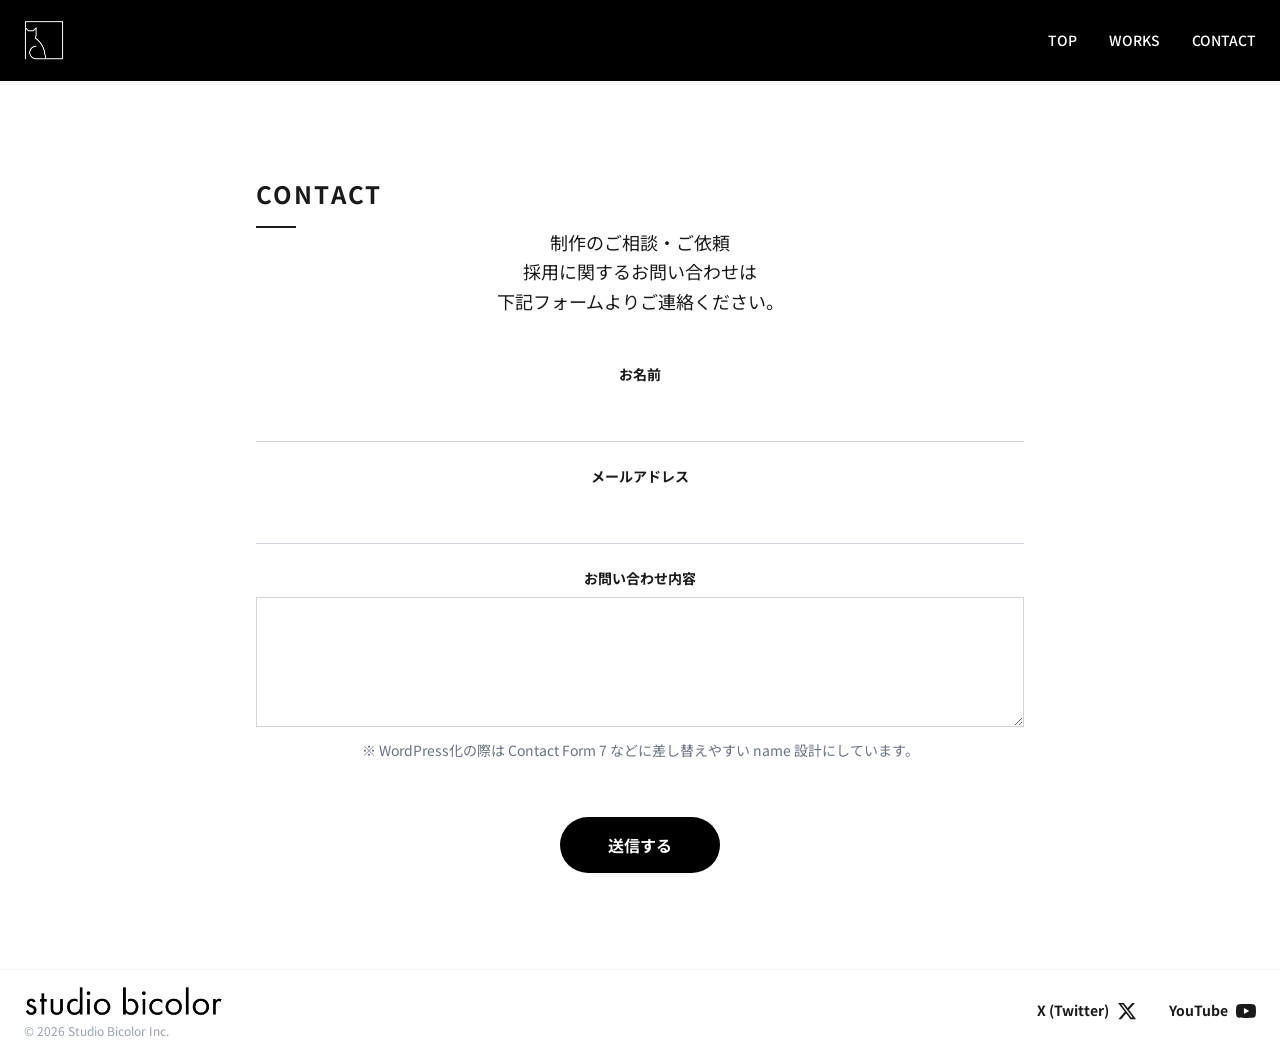
==== commit d319f44d: "Add files via upload" ====
--- a/contact.html
+++ b/contact.html
@@ -11,7 +11,7 @@
     <nav id="main-nav" class="nav-main">
             <div class="nav-container">
                 <div class="nav-logo">
-                    <img src="images/headerlogo.png" alt="Studio Bicolor ロゴ" class="site-logo-image" />
+                    <img src="images/top-white.png" alt="Studio Bicolor ロゴ" class="site-logo-image" />
                 </div>
                 <div class="nav-menu-desktop">
                     <a href="index.html" class="nav-link">TOP</a>
--- a/style.css
+++ b/style.css
@@ -1,9 +1,10 @@
+@charset "UTF-8";
 /* フッター内のrevealは常に表示 */
 .footer .reveal {
     opacity: 1 !important;
     transform: none !important;
 }
-@charset "UTF-8";
+
 
 .section-title-recruit::after {
     content: '';
@@ -40,6 +41,16 @@
     background: #000;
     border-radius: 8px;
 }
+
+/* YouTube埋め込みiframeを枠内にフィットさせる */
+.video-container iframe {
+    position: absolute;
+    top: 0;
+    left: 0;
+    width: 100%;
+    height: 100%;
+    border: 0;
+}
 .video-placeholder {
     position: absolute;
     top: 0;
@@ -114,13 +125,13 @@
     position: fixed;
     width: 100%;
     z-index: 50;
-    background-color: white;
+    background-color: rgb(0, 0, 0);
     backdrop-filter: none;
-    border-bottom: 1px solid rgb(243 244 246);
+    border-bottom: 1px solid rgb(0, 0, 0);
 }
 
 .nav-container {
-    max-width: 80rem;
+    max-width: 100%;
     margin-left: auto;
     margin-right: auto;
     padding-left: 1.5rem;
@@ -169,6 +180,9 @@
     padding: 0.25rem;
 }
 
+.btn-menu-toggle svg {
+    color: #ffffff; /* ←好きな色に変更（例：赤） */
+}
 /* Mobile Menu */
 .mobile-menu {
     position: fixed;
@@ -183,7 +197,7 @@
 .mobile-menu-backdrop {
     position: absolute;
     inset: 0;
-    background-color: rgba(0, 0, 0, 0.35);
+    background-color: rgba(0, 0, 0, 0.123);
 }
 
 .mobile-menu-panel {
@@ -193,7 +207,7 @@
     height: 100%;
     width: 88%;
     max-width: 24rem;
-    background-color: white;
+    background-color: rgb(0, 0, 0);
     padding-left: 2rem;
     padding-right: 2rem;
     padding-top: 2rem;
@@ -245,7 +259,7 @@
 
 /* Hero Section */
 .hero-section {
-    padding-top: 10rem;
+    padding-top: 5rem;
     padding-bottom: 7rem;
     padding-left: 1.5rem;
     padding-right: 1.5rem;
@@ -958,9 +972,10 @@
     color: rgb(156 163 175);
 }
 
+
 .footer-social-label {
     margin-right: 0.5rem;
-    display: none;
+    display: inline;
 }
 
 @media (min-width: 768px) {
@@ -1078,6 +1093,12 @@
 .nav-link:focus-visible,
 .mobile-menu-link:focus-visible,
 .footer-social-link:focus-visible {
-    outline: 2px solid #1a1a1a;
+    outline: 2px solid #000000;
     outline-offset: 4px;
 }
+
+.nav-main,
+.nav-link,
+.nav-logo {
+    color: #ffffff; /* 例: #ffffff で白 */
+}
